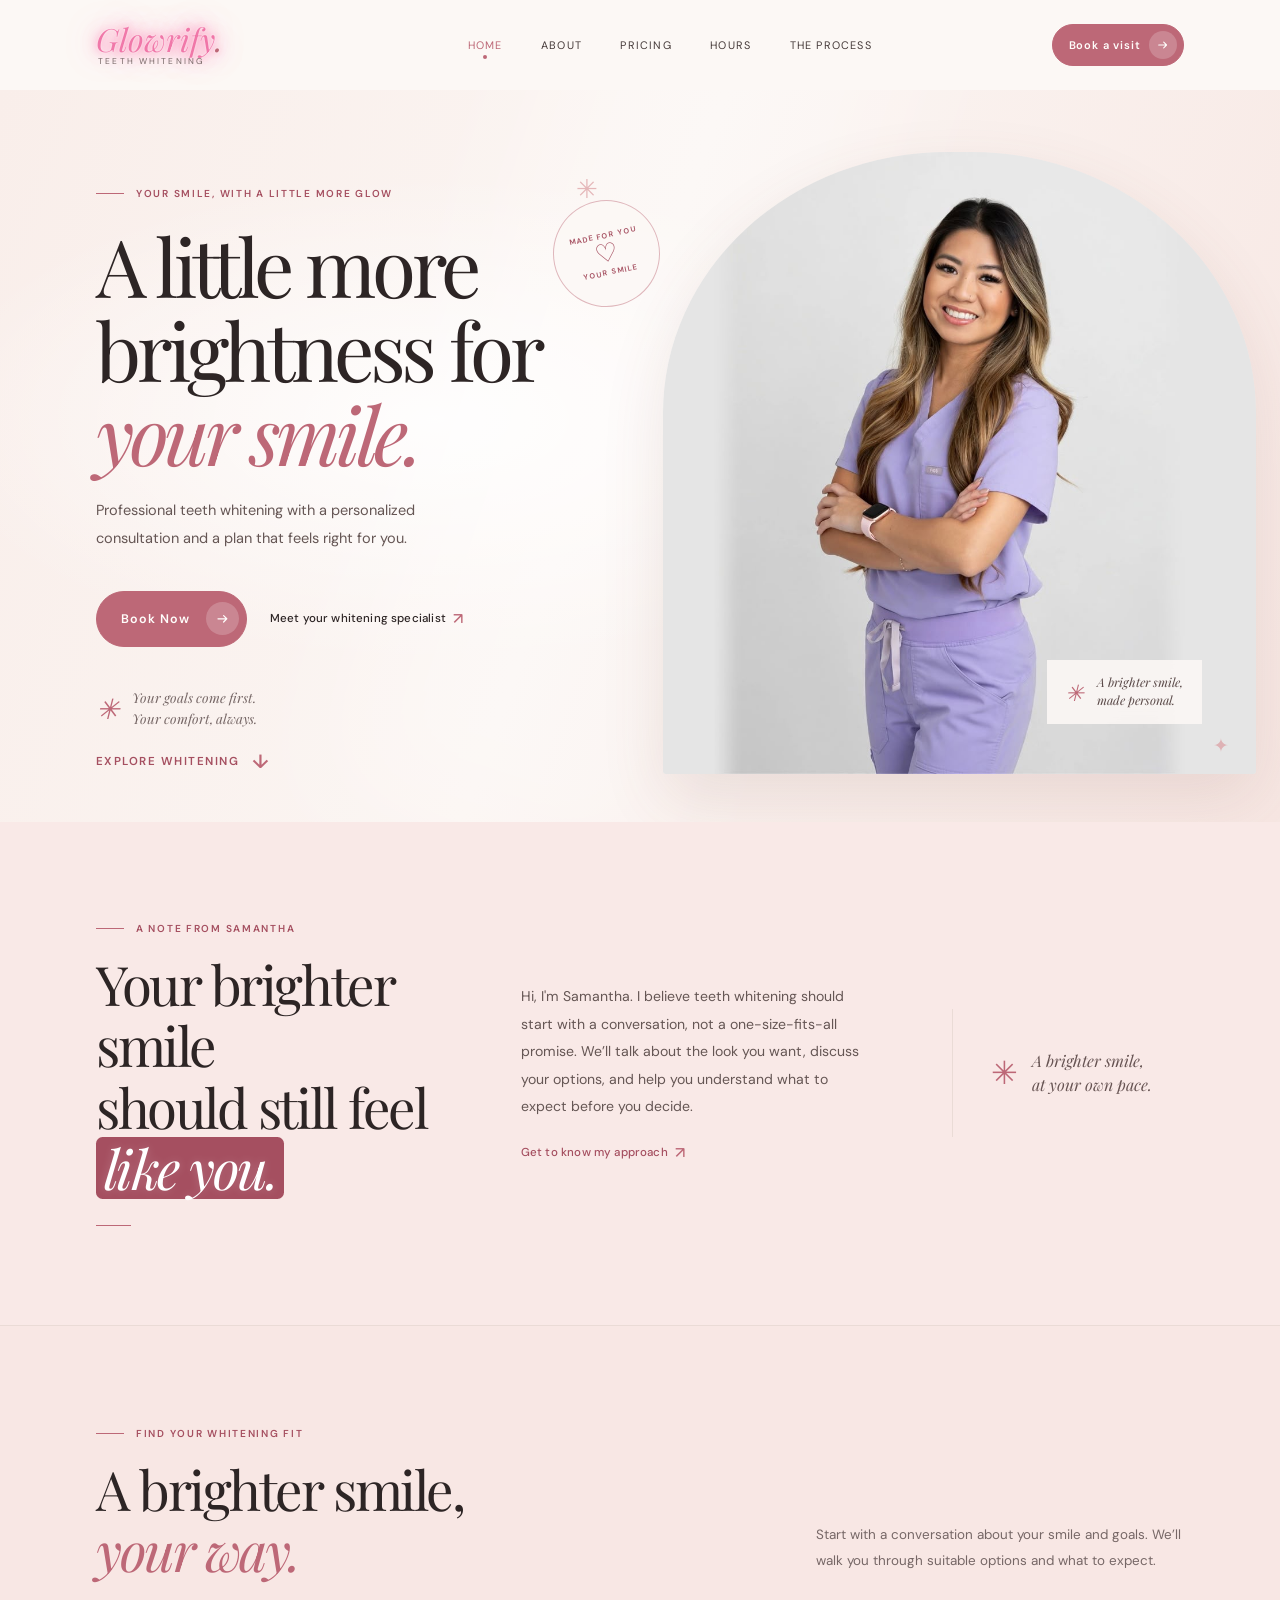
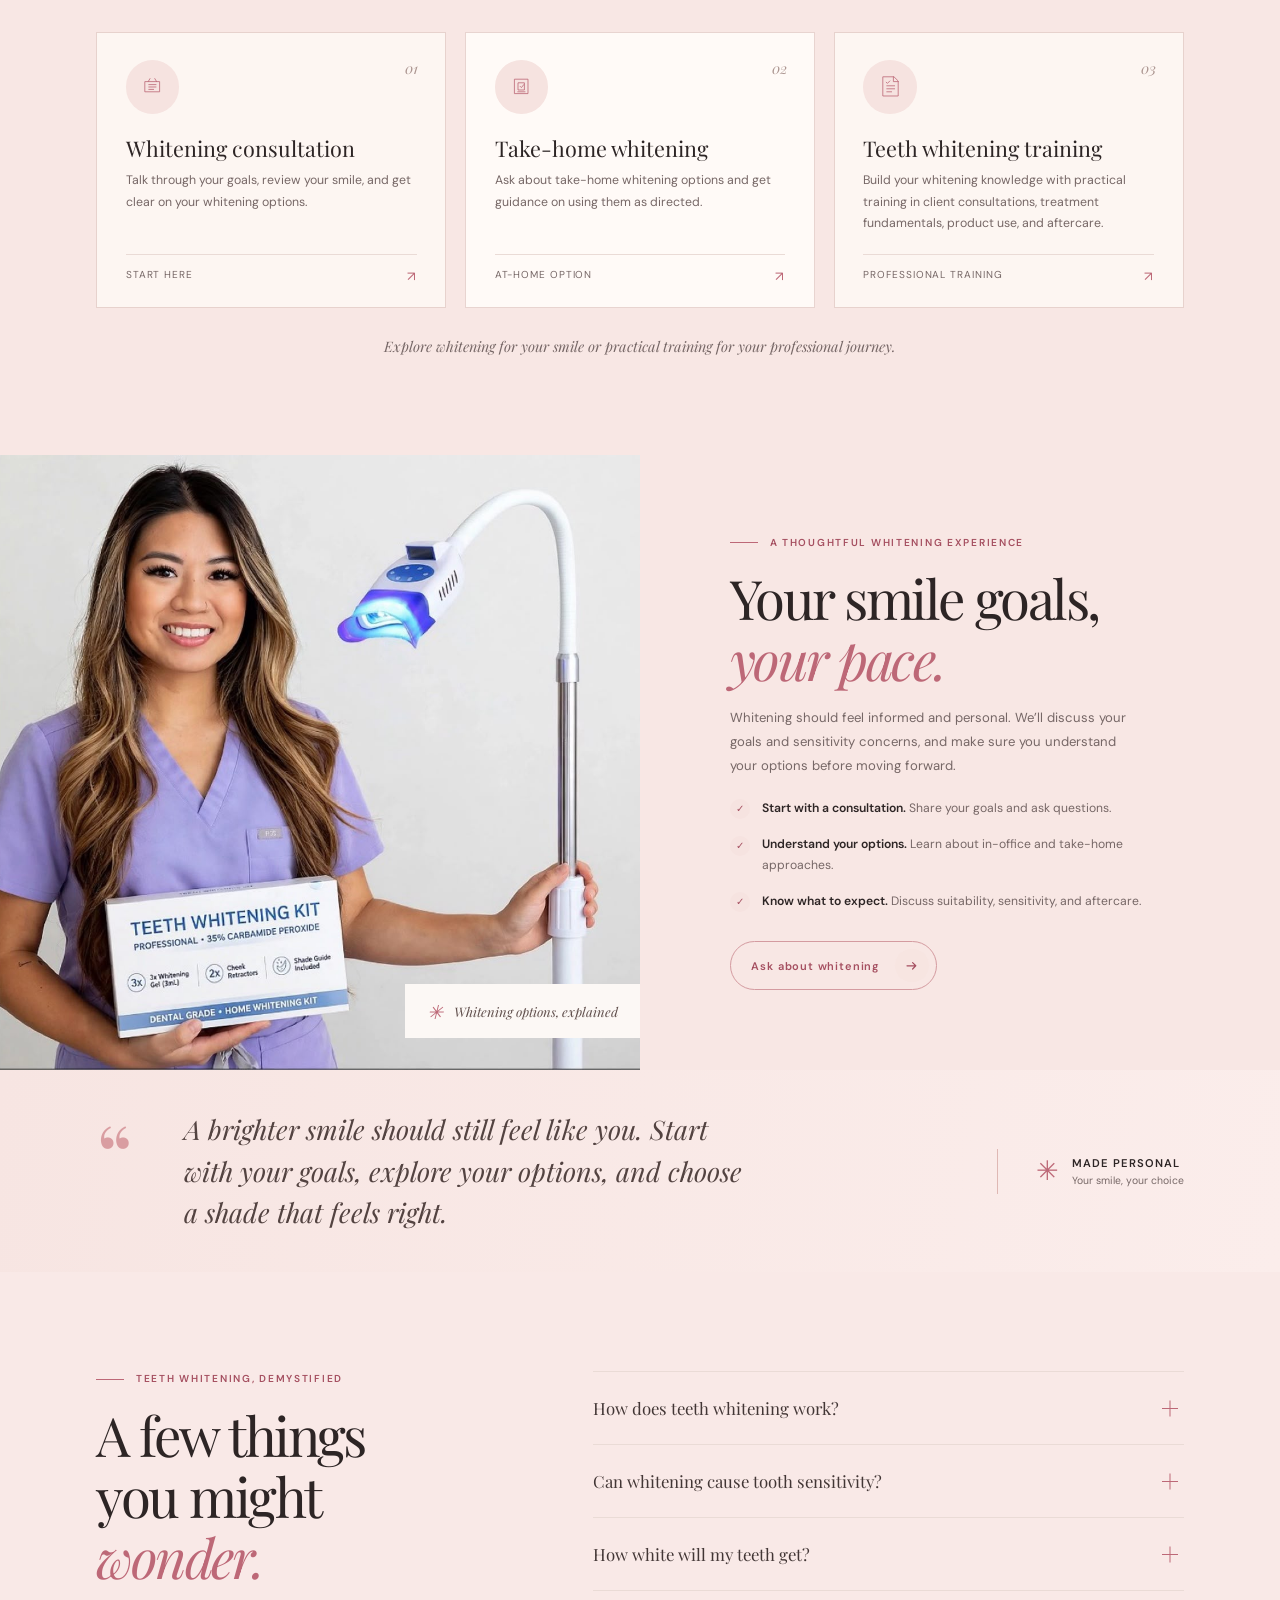
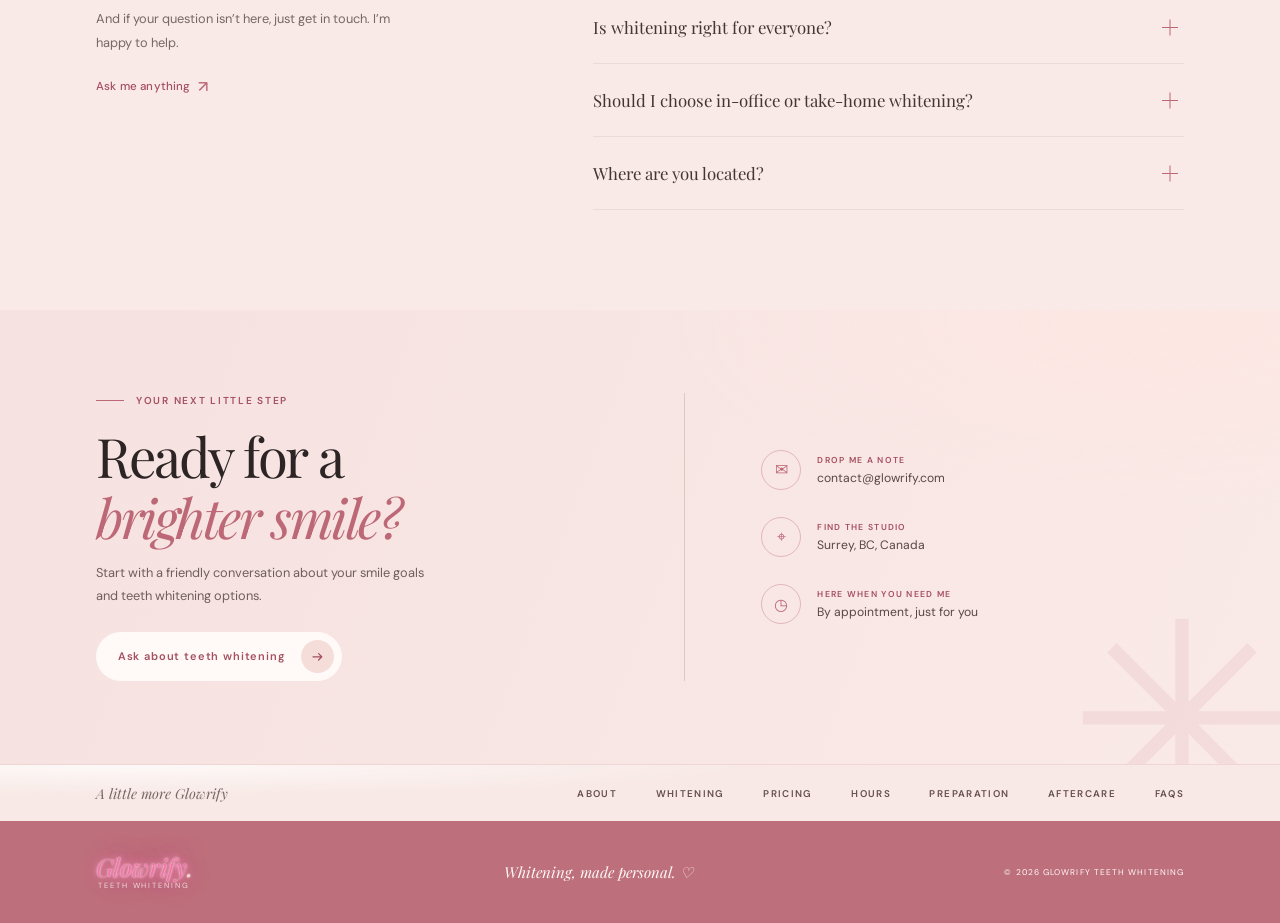
==== index.html @ 90daa6ab "Add teeth whitening preparation guide Co-authored-by: Copilot <223556219+Copilot@users.noreply.githu" ====
<!doctype html>
<html lang="en">
  <head>
    <meta charset="UTF-8" />
    <meta name="viewport" content="width=device-width, initial-scale=1.0" />
    <meta
      name="description"
      content="Professional teeth whitening in Surrey, BC, Canada. Explore personalized whitening consultations and in-office and take-home options with Glowrify."
    />
    <meta name="theme-color" content="#fbf5f2" />
    <title>Glowrify Teeth Whitening | Your smile, a little brighter</title>
    <link rel="preconnect" href="https://fonts.googleapis.com" />
    <link rel="preconnect" href="https://fonts.gstatic.com" crossorigin />
    <link
      href="https://fonts.googleapis.com/css2?family=DM+Sans:wght@400;500;600;700&family=Playfair+Display:ital,wght@0,400;0,500;0,600;1,400;1,500&display=swap"
      rel="stylesheet"
    />
    <link rel="stylesheet" href="styles.css" />
  </head>
  <body>
    <header class="site-header">
      <a class="wordmark" href="#home" aria-label="Glowrify Teeth Whitening home">
        <span class="wordmark__name">Glowrify<span class="wordmark__dot">.</span></span>
        <span class="wordmark__descriptor">TEETH WHITENING</span>
      </a>

      <button
        class="menu-toggle"
        type="button"
        aria-label="Open navigation"
        aria-expanded="false"
        aria-controls="site-navigation"
      >
        <span></span>
        <span></span>
      </button>

      <nav class="site-nav" id="site-navigation" aria-label="Main navigation">
        <a class="site-nav__link is-active" href="#home">Home</a>
        <a class="site-nav__link" href="#about">About</a>
        <a class="site-nav__link" href="pricing.html">Pricing</a>
        <a class="site-nav__link" href="hours.html">Hours</a>
        <a class="site-nav__link" href="#approach">The process</a>
      </nav>

      <a class="button button--small header-cta" href="#contact">
        <span>Book a visit</span>
        <svg viewBox="0 0 20 20" aria-hidden="true"><path d="M4 10h11m-4-4 4 4-4 4" /></svg>
      </a>
    </header>

    <main>
      <section class="hero" id="home">
        <div class="hero__wash" aria-hidden="true"></div>
        <div class="hero__content">
            <p class="eyebrow"><span class="eyebrow__line"></span> Your smile, with a little more glow</p>
            <h1>A little more<br />brightness for<br /><em>your smile.</em></h1>
          <p class="hero__copy">
              Professional teeth whitening with a personalized consultation and a plan that feels right for you.
          </p>
          <div class="hero__actions">
            <a class="button" href="#contact">
              <span>Book Now</span>
              <svg viewBox="0 0 20 20" aria-hidden="true"><path d="M4 10h11m-4-4 4 4-4 4" /></svg>
            </a>
              <a class="text-link" href="#about">Meet your whitening specialist <span aria-hidden="true">↗</span></a>
          </div>
          <div class="hero__note">
            <span class="hero__note-mark" aria-hidden="true">✳</span>
              <span>Your goals come first.<br />Your comfort, always.</span>
          </div>
          <a class="scroll-cue" href="#services">
              <span>Explore whitening</span><span class="scroll-cue__arrow" aria-hidden="true">↓</span>
          </a>
        </div>

        <div class="hero__visual">
          <img
            class="hero__photo"
            src="images/IMG-20261009-WA0004.jpg"
            alt="Whitening specialist with an in-office LED light and whitening kit"
            fetchpriority="high"
          />
          <div class="hero__image-caption">
            <span class="hero__caption-icon" aria-hidden="true">✳</span>
            <span>A brighter smile,<br />made personal.</span>
          </div>
          <div class="hero__seal" aria-label="Whitening tailored to you">
              <span class="hero__seal-top">MADE FOR YOU</span>
            <span class="hero__seal-center" aria-hidden="true">♡</span>
            <span class="hero__seal-bottom">YOUR SMILE</span>
          </div>
        </div>
        <span class="hero__spark hero__spark--one" aria-hidden="true">✳</span>
        <span class="hero__spark hero__spark--two" aria-hidden="true">✦</span>
      </section>

      <section class="intro section-pad" id="about">
        <div class="intro__heading">
          <p class="eyebrow"><span class="eyebrow__line"></span> A note from Samantha</p>
          <h2>Your brighter smile<br />should still feel <em>like you.</em></h2>
          <span class="small-rule" aria-hidden="true"></span>
        </div>
        <div class="intro__body">
          <p>
            Hi, I'm Samantha. I believe teeth whitening should start with a conversation, not a one-size-fits-all promise.
            We’ll talk about the look you want, discuss your options, and help you understand what to expect before you decide.
          </p>
          <a class="text-link text-link--accent" href="#approach">
            Get to know my approach <span aria-hidden="true">↗</span>
          </a>
        </div>
        <div class="intro__detail">
          <span class="intro__detail-mark" aria-hidden="true">✳</span>
          <p>A brighter smile,<br />at your own pace.</p>
        </div>
      </section>

      <section class="services section-pad" id="services">
        <div class="section-heading">
          <div>
            <p class="eyebrow"><span class="eyebrow__line"></span> Find your whitening fit</p>
            <h2>A brighter smile,<br /><em>your way.</em></h2>
          </div>
          <p class="section-heading__copy">
            Start with a conversation about your smile and goals. We’ll walk you through suitable options and what to expect.
          </p>
        </div>

        <div class="service-grid">
          <article class="service-card">
            <span class="service-card__number">01</span>
            <span class="service-card__icon" aria-hidden="true">
              <svg viewBox="0 0 48 48"><path d="M12 16h24v17H12z" /><path d="M18 21h12M18 25h12M18 29h8" /><path d="m20 11-3 5m11-5 3 5" /></svg>
            </span>
            <h3>Whitening consultation</h3>
            <p>Talk through your goals, review your smile, and get clear on your whitening options.</p>
            <span class="service-card__footer">START HERE <span aria-hidden="true">↗</span></span>
          </article>
          <article class="service-card service-card--featured">
            <span class="service-card__number">02</span>
            <span class="service-card__icon" aria-hidden="true">
              <svg viewBox="0 0 48 48"><path d="M13 12h22v24H13z" /><path d="M19 18h10v12H19z" /><path d="m22 24 2 2 4-5" /><path d="M18 33h12" /></svg>
            </span>
            <h3>Take-home whitening</h3>
            <p>Ask about take-home whitening options and get guidance on using them as directed.</p>
            <span class="service-card__footer">AT-HOME OPTION <span aria-hidden="true">↗</span></span>
          </article>
          <article class="service-card">
            <span class="service-card__number">03</span>
            <span class="service-card__icon" aria-hidden="true">
              <svg viewBox="0 0 48 48"><path d="M12 8h18l7 7v25H12z" /><path d="M29 8v8h8" /><path d="M18 23h13M18 28h13M18 33h8" /><path d="m17 17 2 2 4-4" /></svg>
            </span>
            <h3>Teeth whitening training</h3>
            <p>Build your whitening knowledge with practical training in client consultations, treatment fundamentals, product use, and aftercare.</p>
            <span class="service-card__footer">PROFESSIONAL TRAINING <span aria-hidden="true">↗</span></span>
          </article>
        </div>
        <p class="services__footnote">Explore whitening for your smile or practical training for your professional journey.</p>
      </section>

      <section class="approach" id="approach">
        <div class="approach__image">
          <img
            src="images/IMG-20261009-WA0003.jpg"
            alt="Whitening specialist showing a teeth whitening kit and whitening gel syringes"
            loading="lazy"
          />
          <div class="approach__image-label"><span aria-hidden="true">✳</span> Whitening options, explained</div>
        </div>
        <div class="approach__content">
          <p class="eyebrow"><span class="eyebrow__line"></span> A thoughtful whitening experience</p>
          <h2>Your smile goals,<br /><em>your pace.</em></h2>
          <p class="approach__intro">
            Whitening should feel informed and personal. We’ll discuss your goals and sensitivity concerns, and make sure you understand your options before moving forward.
          </p>
          <ul class="care-list">
            <li><span class="care-list__check" aria-hidden="true">✓</span><span><strong>Start with a consultation.</strong> Share your goals and ask questions.</span></li>
            <li><span class="care-list__check" aria-hidden="true">✓</span><span><strong>Understand your options.</strong> Learn about in-office and take-home approaches.</span></li>
            <li><span class="care-list__check" aria-hidden="true">✓</span><span><strong>Know what to expect.</strong> Discuss suitability, sensitivity, and aftercare.</span></li>
          </ul>
          <a class="button button--outline" href="#contact">
            <span>Ask about whitening</span>
            <svg viewBox="0 0 20 20" aria-hidden="true"><path d="M4 10h11m-4-4 4 4-4 4" /></svg>
          </a>
        </div>
      </section>

      <section class="quote-strip">
        <span class="quote-strip__mark" aria-hidden="true">“</span>
        <blockquote>
          A brighter smile should still feel like you. Start with your goals, explore your options, and choose a shade that feels right.
        </blockquote>
        <div class="quote-strip__byline">
          <span class="quote-strip__star" aria-hidden="true">✳</span>
          <span><strong>Made personal</strong><br />Your smile, your choice</span>
        </div>
      </section>

      <section class="faq section-pad" id="faq">
        <div class="faq__heading">
          <p class="eyebrow"><span class="eyebrow__line"></span> Teeth whitening, demystified</p>
          <h2>A few things<br />you might <em>wonder.</em></h2>
          <p>And if your question isn’t here, just get in touch. I’m happy to help.</p>
          <a class="text-link text-link--accent" href="mailto:contact@glowrify.com">
            Ask me anything <span aria-hidden="true">↗</span>
          </a>
        </div>
        <div class="faq-list">
          <details class="faq-item">
            <summary>How does teeth whitening work?<span aria-hidden="true"></span></summary>
            <p>Whitening options vary. During a consultation, we can discuss in-office and take-home approaches, how they work, and what may suit your smile and goals.</p>
          </details>
          <details class="faq-item">
            <summary>Can whitening cause tooth sensitivity?<span aria-hidden="true"></span></summary>
            <p>Some people experience temporary sensitivity. Tell us about any concerns during your consultation so we can discuss whether whitening is suitable and what to expect.</p>
          </details>
          <details class="faq-item">
            <summary>How white will my teeth get?<span aria-hidden="true"></span></summary>
            <p>Results vary from person to person and depend on factors such as your natural tooth shade and the type of discolouration. We’ll talk through realistic expectations before you choose.</p>
          </details>
          <details class="faq-item">
            <summary>Is whitening right for everyone?<span aria-hidden="true"></span></summary>
            <p>Not always. A consultation can help identify whether whitening is appropriate for you and whether existing dental work or other factors may affect the outcome.</p>
          </details>
          <details class="faq-item">
            <summary>Should I choose in-office or take-home whitening?<span aria-hidden="true"></span></summary>
            <p>Both options have different considerations. We can explain the available approaches, how to use products as directed, and which option may fit your goals.</p>
          </details>
          <details class="faq-item">
            <summary>Where are you located?<span aria-hidden="true"></span></summary>
            <p>You’ll find the studio in Surrey, BC, Canada. Once your visit is booked, I’ll send over the address and everything you need for an easy arrival.</p>
          </details>
        </div>
      </section>

      <section class="contact" id="contact">
        <div class="contact__content">
          <p class="eyebrow"><span class="eyebrow__line"></span> Your next little step</p>
          <h2>Ready for a<br /><em>brighter smile?</em></h2>
          <p>Start with a friendly conversation about your smile goals and teeth whitening options.</p>
          <a class="button button--light" href="mailto:contact@glowrify.com?subject=I'd%20love%20to%20book%20a%20visit">
            <span>Ask about teeth whitening</span>
            <svg viewBox="0 0 20 20" aria-hidden="true"><path d="M4 10h11m-4-4 4 4-4 4" /></svg>
          </a>
        </div>
        <div class="contact__details">
          <a href="mailto:contact@glowrify.com">
            <span class="contact__icon" aria-hidden="true">✉</span>
            <span><small>DROP ME A NOTE</small>contact@glowrify.com</span>
          </a>
          <div>
            <span class="contact__icon" aria-hidden="true">⌖</span>
            <span><small>FIND THE STUDIO</small>Surrey, BC, Canada</span>
          </div>
          <div>
            <span class="contact__icon" aria-hidden="true">◷</span>
            <span><small>HERE WHEN YOU NEED ME</small>By appointment, just for you</span>
          </div>
        </div>
        <span class="contact__decoration" aria-hidden="true">✳</span>
      </section>
    </main>

    <nav class="footer-nav" aria-label="Footer navigation">
      <span class="footer-nav__label">A little more Glowrify</span>
      <div class="footer-nav__links">
        <a href="#about">About</a>
        <a href="#services">Whitening</a>
        <a href="pricing.html">Pricing</a>
        <a href="hours.html">Hours</a>
        <a href="preparation.html">Preparation</a>
        <a href="post-op.html">Aftercare</a>
        <a href="#faq">FAQs</a>
      </div>
    </nav>

    <footer class="site-footer">
      <a class="wordmark wordmark--footer" href="#home" aria-label="Glowrify Teeth Whitening home">
        <span class="wordmark__name">Glowrify<span class="wordmark__dot">.</span></span>
        <span class="wordmark__descriptor">TEETH WHITENING</span>
      </a>
      <p>Whitening, made personal. <span aria-hidden="true">♡</span></p>
      <span class="site-footer__copyright">© 2026 GLOWRIFY TEETH WHITENING</span>
    </footer>

    <script src="script.js"></script>
  </body>
</html>
---- styles.css ----
:root {
  color-scheme: light;
  --ink: #2d2525;
  --muted: #766766;
  --rose: #bd6877;
  --rose-dark: #a54f60;
  --rose-soft: #f2d5d5;
  --rose-pale: #f8e7e4;
  --paper: #fcf8f5;
  --line: #eadbd6;
  --serif: "Playfair Display", Georgia, serif;
  --sans: "DM Sans", Arial, sans-serif;
  --page-gutter: clamp(1.5rem, 7.5vw, 8.5rem);
}

* {
  box-sizing: border-box;
}

html {
  scroll-behavior: smooth;
  scroll-padding-top: 5.5rem;
}

body {
  margin: 0;
  background: var(--paper);
  color: var(--ink);
  font-family: var(--sans);
  font-size: 0.94rem;
  -webkit-font-smoothing: antialiased;
}

body,
button,
a {
  -webkit-tap-highlight-color: transparent;
}

a {
  color: inherit;
  text-decoration: none;
}

button {
  color: inherit;
  font: inherit;
}

img {
  display: block;
  max-width: 100%;
}

::selection {
  background: var(--rose-soft);
  color: var(--ink);
}

.site-header {
  position: relative;
  z-index: 5;
  display: flex;
  min-height: 5.6rem;
  align-items: center;
  justify-content: space-between;
  gap: 2rem;
  padding: 0 var(--page-gutter);
  background: var(--paper);
}

.wordmark {
  display: inline-flex;
  width: 12rem;
  flex-direction: column;
  align-items: flex-start;
  gap: 0.08rem;
  flex-shrink: 0;
}

.wordmark__name {
  font-family: var(--serif);
  font-size: 2rem;
  font-style: italic;
  line-height: 1;
  color: #f078a9;
  text-shadow: 0 0 2px #fff4f8, 0 0 7px rgba(255, 165, 200, 0.98),
    0 0 16px rgba(255, 105, 170, 0.8), 0 0 30px rgba(255, 105, 170, 0.58);
}

.wordmark__dot {
  color: var(--rose);
}

.wordmark__descriptor {
  padding-left: 0.14rem;
  color: var(--muted);
  font-size: 0.53rem;
  letter-spacing: 0.25em;
}

.site-nav {
  display: flex;
  align-items: center;
  gap: clamp(1.2rem, 3vw, 3rem);
}

.site-nav__link {
  position: relative;
  padding: 0.6rem 0;
  color: #453a39;
  font-size: 0.68rem;
  letter-spacing: 0.11em;
  text-transform: uppercase;
  transition: color 180ms ease;
}

.site-nav__link:hover,
.site-nav__link.is-active {
  color: var(--rose);
}

.site-nav__link.is-active::after {
  position: absolute;
  bottom: 0.12rem;
  left: 50%;
  width: 0.25rem;
  height: 0.25rem;
  border-radius: 50%;
  background: var(--rose);
  content: "";
  transform: translateX(-50%);
}

.button {
  display: inline-flex;
  min-height: 3.1rem;
  align-items: center;
  justify-content: center;
  gap: 1rem;
  border: 1px solid var(--rose);
  border-radius: 999px;
  background: var(--rose);
  color: #fffdfb;
  font-size: 0.69rem;
  font-weight: 600;
  letter-spacing: 0.075em;
  padding: 0.35rem 0.45rem 0.35rem 1.3rem;
  transition: background 180ms ease, border-color 180ms ease, color 180ms ease, transform 180ms ease;
}

.button:hover {
  border-color: var(--rose-dark);
  background: var(--rose-dark);
  transform: translateY(-2px);
}

.button svg {
  width: 2.1rem;
  height: 2.1rem;
  padding: 0.55rem;
  border-radius: 50%;
  background: rgba(255, 255, 255, 0.2);
  fill: none;
  stroke: currentColor;
  stroke-linecap: round;
  stroke-linejoin: round;
  stroke-width: 1.5;
}

.button--small {
  min-height: 2.6rem;
  gap: 0.55rem;
  padding: 0.25rem 0.35rem 0.25rem 1rem;
}

.button--small svg {
  width: 1.75rem;
  height: 1.75rem;
  padding: 0.43rem;
}

.menu-toggle {
  display: none;
}

.hero {
  position: relative;
  display: grid;
  min-height: min(45rem, 78vw);
  grid-template-columns: 0.91fr 1.09fr;
  overflow: hidden;
  padding: 3.9rem var(--page-gutter) 3rem;
  background:
    radial-gradient(ellipse at 34% 45%, rgba(255, 255, 255, 0.88), transparent 43%),
    linear-gradient(110deg, #f9eeea 0%, #fbf5f2 47%, #f7e7e3 100%);
}

.hero__wash {
  position: absolute;
  top: -25%;
  left: 36%;
  width: 21rem;
  height: 130%;
  background: rgba(255, 255, 255, 0.28);
  filter: blur(3.5rem);
  transform: rotate(18deg);
}

.hero__content {
  position: relative;
  z-index: 2;
  display: flex;
  align-items: flex-start;
  flex-direction: column;
  padding-top: 2.1rem;
}

.eyebrow {
  display: flex;
  align-items: center;
  gap: 0.75rem;
  margin: 0;
  color: var(--rose-dark);
  font-size: 0.63rem;
  font-weight: 600;
  letter-spacing: 0.17em;
  line-height: 1.6;
  text-transform: uppercase;
}

.eyebrow__line {
  width: 1.75rem;
  height: 1px;
  background: var(--rose);
}

h1,
h2,
h3,
p {
  margin-top: 0;
}

h1,
h2 {
  font-family: var(--serif);
  font-weight: 400;
}

h1 {
  margin: 1.35rem 0 1.35rem;
  font-size: clamp(3.25rem, 6.25vw, 6.6rem);
  letter-spacing: -0.055em;
  line-height: 1.05;
}

h1 em,
h2 em {
  color: var(--rose);
  font-weight: 400;
}

.hero__copy {
  max-width: 23rem;
  margin-bottom: 1.65rem;
  color: #655654;
  font-size: 0.91rem;
  line-height: 1.9;
}

.hero__actions {
  display: flex;
  align-items: center;
  flex-wrap: wrap;
  gap: 1.4rem;
  margin-top: 0.75rem;
}

.hero__actions .button {
  min-height: 3.5rem;
  font-size: 0.78rem;
  padding-left: 1.5rem;
}

.text-link {
  display: inline-flex;
  align-items: center;
  gap: 0.45rem;
  color: var(--ink);
  font-size: 0.72rem;
  font-weight: 500;
  letter-spacing: 0.015em;
}

.text-link span {
  color: var(--rose);
  font-size: 1rem;
  transition: transform 180ms ease;
}

.text-link:hover span {
  transform: translate(2px, -2px);
}

.text-link--accent {
  color: var(--rose-dark);
}

.hero__note {
  display: flex;
  align-items: center;
  gap: 0.8rem;
  margin-top: auto;
  padding-top: 2.5rem;
  color: var(--muted);
  font-family: var(--serif);
  font-size: 0.84rem;
  font-style: italic;
  line-height: 1.5;
}

.hero__note-mark {
  color: var(--rose);
  font-size: 1.75rem;
}

.scroll-cue {
  display: flex;
  align-items: center;
  gap: 0.8rem;
  margin-top: 1.25rem;
  color: var(--rose-dark);
  font-size: 0.72rem;
  font-weight: 600;
  letter-spacing: 0.13em;
  text-transform: uppercase;
}

.scroll-cue__arrow {
  color: var(--rose);
  font-size: 1.2rem;
}

.hero__visual {
  position: relative;
  min-height: 35rem;
  align-self: stretch;
}

.hero__photo {
  position: absolute;
  top: 0;
  right: -4.5rem;
  width: min(47vw, 43rem);
  height: 100%;
  border-radius: 48% 48% 3px 3px / 42% 42% 3px 3px;
  object-fit: cover;
  object-position: 52% center;
  box-shadow: 0 1.5rem 4rem rgba(122, 73, 67, 0.12);
}

.hero__image-caption {
  position: absolute;
  right: -1.1rem;
  bottom: 3.1rem;
  display: flex;
  align-items: center;
  gap: 0.8rem;
  padding: 0.9rem 1.15rem;
  background: rgba(252, 248, 245, 0.88);
  color: #5a4948;
  font-family: var(--serif);
  font-size: 0.77rem;
  font-style: italic;
  line-height: 1.45;
  backdrop-filter: blur(8px);
}

.hero__caption-icon {
  color: var(--rose);
  font-size: 1.4rem;
}

.hero__seal {
  position: absolute;
  top: 3rem;
  left: -2.4rem;
  display: flex;
  width: 6.7rem;
  height: 6.7rem;
  align-items: center;
  justify-content: center;
  flex-direction: column;
  border: 1px solid rgba(189, 104, 119, 0.45);
  border-radius: 50%;
  background: rgba(252, 248, 245, 0.9);
  color: var(--rose-dark);
  transform: rotate(-12deg);
}

.hero__seal-top,
.hero__seal-bottom {
  font-size: 0.47rem;
  font-weight: 600;
  letter-spacing: 0.15em;
}

.hero__seal-center {
  margin: 0.08rem 0;
  font-size: 1.6rem;
  line-height: 1;
}

.hero__spark {
  position: absolute;
  z-index: 1;
  color: #dc9da1;
  opacity: 0.7;
  pointer-events: none;
}

.hero__spark--one {
  top: 5.2rem;
  left: 45%;
  font-size: 1.6rem;
}

.hero__spark--two {
  right: 4%;
  bottom: 4rem;
  font-size: 1.2rem;
}

.section-pad {
  padding: 6.2rem var(--page-gutter);
}

.intro {
  display: grid;
  grid-template-columns: 1.08fr 1.1fr 0.72fr;
  align-items: center;
  gap: clamp(2.5rem, 6vw, 7rem);
  border-bottom: 1px solid var(--line);
  background: #f9e9e7;
}

.intro h2 em {
  display: inline-block;
  border-radius: 0.12em;
  background: var(--rose-dark);
  color: #fff;
  padding: 0 0.14em;
  text-shadow: 0 0 10px rgba(255, 255, 255, 0.2);
}

.intro h2,
.section-heading h2,
.approach h2,
.faq h2,
.contact h2 {
  margin: 1rem 0 0;
  font-size: clamp(2.55rem, 4.25vw, 4.3rem);
  letter-spacing: -0.045em;
  line-height: 1.13;
}

.small-rule {
  display: block;
  width: 2.2rem;
  height: 1px;
  margin-top: 1.65rem;
  background: var(--rose);
}

.intro__body {
  max-width: 28rem;
}

.intro__body p {
  margin: 0 0 1.3rem;
  color: #655654;
  font-size: 0.88rem;
  line-height: 1.95;
}

.intro__detail {
  display: flex;
  min-height: 8rem;
  align-items: center;
  gap: 0.85rem;
  border-left: 1px solid var(--line);
  padding-left: clamp(1.3rem, 3vw, 3rem);
}

.intro__detail-mark {
  color: var(--rose);
  font-size: 2rem;
}

.intro__detail p {
  margin: 0;
  color: #675453;
  font-family: var(--serif);
  font-size: 1rem;
  font-style: italic;
  line-height: 1.55;
}

.services {
  background: var(--rose-pale);
}

.section-heading {
  display: flex;
  align-items: flex-end;
  justify-content: space-between;
  gap: 2rem;
  margin-bottom: 3.2rem;
}

.section-heading__copy {
  max-width: 23rem;
  margin: 0 0 0.45rem;
  color: var(--muted);
  font-size: 0.84rem;
  line-height: 1.9;
}

.service-grid {
  display: grid;
  grid-template-columns: repeat(3, minmax(0, 1fr));
  gap: 1.15rem;
}

.service-card {
  position: relative;
  display: flex;
  min-height: 17rem;
  align-items: flex-start;
  flex-direction: column;
  border: 1px solid rgba(210, 176, 169, 0.5);
  padding: 1.7rem 1.8rem 1.4rem;
  background: rgba(255, 252, 249, 0.72);
  transition: background 180ms ease, transform 180ms ease, box-shadow 180ms ease;
}

.service-card:hover {
  background: #fffdfb;
  box-shadow: 0 0.8rem 2rem rgba(97, 54, 52, 0.07);
  transform: translateY(-4px);
}

.service-card--featured {
  background: #fffaf7;
}

.service-card__number {
  position: absolute;
  top: 1.6rem;
  right: 1.7rem;
  color: #ab9590;
  font-family: var(--serif);
  font-size: 0.91rem;
  font-style: italic;
}

.service-card__icon {
  display: grid;
  width: 3.35rem;
  height: 3.35rem;
  place-items: center;
  border-radius: 50%;
  background: #f6e3e0;
  color: var(--rose);
}

.service-card__icon svg {
  width: 1.8rem;
  height: 1.8rem;
  fill: none;
  stroke: currentColor;
  stroke-linecap: round;
  stroke-linejoin: round;
  stroke-width: 1.35;
}

.service-card h3 {
  margin: 1.25rem 0 0.55rem;
  font-family: var(--serif);
  font-size: 1.35rem;
  font-weight: 400;
}

.service-card p {
  max-width: 18rem;
  margin-bottom: 1.2rem;
  color: var(--muted);
  font-size: 0.77rem;
  line-height: 1.75;
}

.service-card__footer {
  display: flex;
  width: 100%;
  justify-content: space-between;
  margin-top: auto;
  border-top: 1px solid var(--line);
  padding-top: 0.8rem;
  color: var(--muted);
  font-size: 0.63rem;
  letter-spacing: 0.09em;
  text-transform: uppercase;
}

.service-card__footer span {
  color: var(--rose);
  font-size: 0.85rem;
}

.services__footnote {
  margin: 1.7rem 0 0;
  color: var(--muted);
  font-family: var(--serif);
  font-size: 0.9rem;
  font-style: italic;
  text-align: center;
}

.approach {
  display: grid;
  min-height: 34rem;
  grid-template-columns: 1fr 1fr;
  background: var(--rose-pale);
}

.approach__image {
  position: relative;
  min-height: 34rem;
  overflow: hidden;
  background: #f0ddda;
}

.approach__image img {
  width: 100%;
  height: 100%;
  min-height: 34rem;
  object-fit: cover;
  object-position: center;
}

.approach__image-label {
  position: absolute;
  right: 0;
  bottom: 2rem;
  display: flex;
  align-items: center;
  gap: 0.65rem;
  padding: 0.9rem 1.4rem;
  background: var(--paper);
  color: #604f4c;
  font-family: var(--serif);
  font-size: 0.82rem;
  font-style: italic;
}

.approach__image-label span {
  color: var(--rose);
  font-size: 1.2rem;
}

.approach__content {
  display: flex;
  align-items: flex-start;
  justify-content: center;
  flex-direction: column;
  padding: 5rem clamp(2.5rem, 7vw, 7rem);
  background: var(--rose-pale);
}

.approach h2 {
  margin-bottom: 1rem;
}

.approach__intro {
  max-width: 25rem;
  margin-bottom: 1.2rem;
  color: var(--muted);
  font-size: 0.82rem;
  line-height: 1.85;
}

.care-list {
  display: grid;
  gap: 0.95rem;
  margin: 0 0 1.8rem;
  padding: 0;
  color: var(--muted);
  font-size: 0.76rem;
  line-height: 1.7;
  list-style: none;
}

.care-list li {
  display: flex;
  align-items: flex-start;
  gap: 0.75rem;
}

.care-list strong {
  color: var(--ink);
  font-weight: 600;
}

.care-list__check {
  display: grid;
  width: 1.25rem;
  height: 1.25rem;
  flex: 0 0 1.25rem;
  place-items: center;
  margin-top: 0.08rem;
  border-radius: 50%;
  background: #f6e3e0;
  color: var(--rose-dark);
  font-size: 0.65rem;
}

.button--outline {
  border-color: #d49ba0;
  background: transparent;
  color: var(--rose-dark);
}

.button--outline svg {
  background: #f7e5e1;
}

.button--outline:hover {
  background: #f7e5e1;
  color: var(--rose-dark);
}

.quote-strip {
  display: grid;
  min-height: 12.5rem;
  grid-template-columns: auto minmax(12rem, 1fr) auto;
  align-items: center;
  gap: clamp(1rem, 4vw, 4rem);
  padding: 2.4rem var(--page-gutter);
  background: linear-gradient(100deg, #f7e5e2, #fbedeb);
}

.quote-strip__mark {
  align-self: start;
  color: #d99da1;
  font-family: var(--serif);
  font-size: 5.6rem;
  line-height: 1;
}

.quote-strip blockquote {
  max-width: 36rem;
  margin: 0;
  color: #534341;
  font-family: var(--serif);
  font-size: clamp(1.2rem, 2.1vw, 1.7rem);
  font-style: italic;
  line-height: 1.55;
}

.quote-strip__byline {
  display: flex;
  min-width: 11rem;
  align-items: center;
  gap: 0.8rem;
  border-left: 1px solid #dfb8b4;
  padding-left: clamp(1rem, 3vw, 2.5rem);
  color: var(--muted);
  font-size: 0.65rem;
  line-height: 1.65;
}

.quote-strip__byline strong {
  color: var(--ink);
  font-size: 0.7rem;
  font-weight: 600;
  letter-spacing: 0.09em;
  text-transform: uppercase;
}

.quote-strip__star {
  color: var(--rose);
  font-size: 1.7rem;
}

.faq {
  display: grid;
  grid-template-columns: 0.8fr 1.2fr;
  gap: clamp(3rem, 8vw, 9rem);
  background: #f9e9e7;
}

.faq h2 {
  margin-bottom: 1.2rem;
}

.faq__heading > p:not(.eyebrow) {
  max-width: 19rem;
  margin-bottom: 1.3rem;
  color: var(--muted);
  font-size: 0.8rem;
  line-height: 1.85;
}

.faq-list {
  border-top: 1px solid var(--line);
}

.faq-item {
  border-bottom: 1px solid var(--line);
}

.faq-item summary {
  position: relative;
  display: flex;
  min-height: 4.5rem;
  align-items: center;
  justify-content: space-between;
  gap: 1rem;
  padding: 1rem 0;
  color: #423635;
  cursor: pointer;
  font-family: var(--serif);
  font-size: 1.05rem;
  list-style: none;
}

.faq-item summary::-webkit-details-marker {
  display: none;
}

.faq-item summary::after,
.faq-item summary span::before {
  position: absolute;
  top: 50%;
  right: 0.35rem;
  width: 1rem;
  height: 1px;
  background: var(--rose);
  content: "";
  transition: transform 180ms ease;
}

.faq-item summary span::before {
  transform: rotate(90deg);
}

.faq-item[open] summary span::before {
  transform: rotate(0);
}

.faq-item p {
  max-width: 37rem;
  margin: -0.15rem 2.5rem 1.3rem 0;
  color: var(--muted);
  font-size: 0.78rem;
  line-height: 1.85;
}

.contact {
  position: relative;
  display: grid;
  grid-template-columns: 1.08fr 0.92fr;
  overflow: hidden;
  padding: 5.2rem var(--page-gutter);
  background:
    radial-gradient(ellipse at 91% 3%, rgba(255, 230, 226, 0.7), transparent 30%),
    linear-gradient(110deg, #f6e2e0, #faeae7);
}

.contact__content {
  position: relative;
  z-index: 1;
}

.contact h2 {
  margin-bottom: 0.85rem;
}

.contact__content > p:not(.eyebrow) {
  max-width: 22rem;
  margin-bottom: 1.5rem;
  color: #705e5b;
  font-size: 0.8rem;
  line-height: 1.8;
}

.contact__details {
  display: flex;
  justify-content: center;
  flex-direction: column;
  gap: 1.7rem;
  border-left: 1px solid #e1c5c0;
  padding-left: clamp(2rem, 6vw, 6rem);
}

.contact__details > a,
.contact__details > div {
  display: flex;
  align-items: center;
  gap: 1rem;
  color: #574745;
  font-size: 0.76rem;
}

.contact__icon {
  display: grid;
  width: 2.5rem;
  height: 2.5rem;
  flex: 0 0 2.5rem;
  place-items: center;
  border: 1px solid rgba(189, 104, 119, 0.38);
  border-radius: 50%;
  color: var(--rose);
  font-size: 1rem;
}

.contact__details small {
  display: block;
  margin-bottom: 0.28rem;
  color: var(--rose-dark);
  font-size: 0.54rem;
  font-weight: 600;
  letter-spacing: 0.15em;
}

.contact__decoration {
  position: absolute;
  right: -1rem;
  bottom: -6rem;
  color: rgba(189, 104, 119, 0.1);
  font-size: 17rem;
  line-height: 1;
  pointer-events: none;
}

.button--light {
  border-color: #fffaf7;
  background: #fffaf7;
  color: var(--rose-dark);
}

.button--light svg {
  background: #f5ddda;
}

.button--light:hover {
  border-color: #f4dfdb;
  background: #f4dfdb;
  color: var(--rose-dark);
}

.site-footer {
  display: flex;
  min-height: 6.4rem;
  align-items: center;
  justify-content: space-between;
  gap: 1.5rem;
  padding: 1rem var(--page-gutter);
  background: #bd707c;
  color: #fff8f6;
}

.wordmark--footer {
  width: auto;
  color: #fff8f6;
}

.wordmark--footer .wordmark__name {
  font-size: 1.55rem;
}

.wordmark--footer .wordmark__dot {
  color: #f7d9d5;
}

.wordmark--footer .wordmark__descriptor {
  color: rgba(255, 248, 246, 0.78);
  font-size: 0.47rem;
}

.site-footer > p {
  margin: 0;
  font-family: var(--serif);
  font-size: 0.94rem;
  font-style: italic;
}

.site-footer > p span {
  color: #f9d8d4;
}

.site-footer__copyright {
  font-size: 0.52rem;
  letter-spacing: 0.13em;
}

.footer-nav {
  display: flex;
  align-items: center;
  justify-content: space-between;
  gap: 1.5rem;
  padding: 1.15rem var(--page-gutter);
  border-top: 1px solid rgba(189, 104, 119, 0.16);
  background:
    radial-gradient(ellipse at 10% 0%, rgba(255, 255, 255, 0.72), transparent 38%),
    #f8e9e6;
}

.footer-nav__label {
  color: var(--muted);
  font-family: var(--serif);
  font-size: 0.88rem;
  font-style: italic;
}

.footer-nav__links {
  display: flex;
  align-items: center;
  flex-wrap: wrap;
  gap: clamp(1.2rem, 3vw, 2.8rem);
}

.footer-nav__links a {
  position: relative;
  color: #654f4e;
  font-size: 0.61rem;
  font-weight: 600;
  letter-spacing: 0.14em;
  text-transform: uppercase;
  transition: color 180ms ease;
}

.footer-nav__links a:hover,
.footer-nav__links a[aria-current="page"] {
  color: var(--rose-dark);
}

.footer-nav__links a[aria-current="page"]::after {
  position: absolute;
  right: 0;
  bottom: -0.35rem;
  left: 0;
  height: 1px;
  background: var(--rose);
  content: "";
}

.pricing-hero {
  position: relative;
  overflow: hidden;
  padding: 5.4rem var(--page-gutter) 5rem;
  background:
    radial-gradient(ellipse at 50% 0%, rgba(255, 255, 255, 0.78), transparent 55%),
    linear-gradient(130deg, #f8e8e5, #f5dedd);
  text-align: center;
}

.pricing-hero .eyebrow {
  justify-content: center;
}

.pricing-hero h1,
.pricing-contact h2 {
  margin: 1.1rem 0 0.9rem;
  font-size: clamp(3.1rem, 6vw, 5.4rem);
  letter-spacing: -0.055em;
  line-height: 1.05;
}

.pricing-hero > p:last-of-type {
  max-width: 34rem;
  margin: 0 auto;
  color: var(--muted);
  font-size: 0.88rem;
  line-height: 1.85;
}

.pricing-hero__spark {
  position: absolute;
  right: 14%;
  bottom: 2rem;
  color: rgba(189, 104, 119, 0.32);
  font-size: 3rem;
}

.pricing {
  background: var(--paper);
}

.pricing-grid {
  display: grid;
  grid-template-columns: repeat(3, minmax(0, 1fr));
  align-items: stretch;
  gap: 1.15rem;
}

.pricing-card {
  position: relative;
  display: flex;
  min-width: 0;
  flex-direction: column;
  border: 1px solid rgba(210, 176, 169, 0.65);
  padding: 2rem 1.8rem 1.45rem;
  background: #fffaf7;
  box-shadow: 0 1rem 2.5rem rgba(97, 54, 52, 0.045);
}

.pricing-card--featured {
  border-color: rgba(189, 104, 119, 0.7);
  background: #fdf4f1;
  box-shadow: 0 1rem 3rem rgba(151, 77, 86, 0.1);
}

.pricing-card__badge {
  position: absolute;
  top: -0.7rem;
  left: 50%;
  border-radius: 99px;
  padding: 0.45rem 0.85rem;
  background: var(--rose);
  color: #fff;
  font-size: 0.53rem;
  font-weight: 600;
  letter-spacing: 0.14em;
  white-space: nowrap;
  transform: translateX(-50%);
}

.pricing-card__heading {
  text-align: center;
}

.pricing-card__heading h2 {
  margin: 0;
  font-family: var(--serif);
  font-size: clamp(1.45rem, 2.2vw, 2rem);
  font-weight: 400;
}

.pricing-card__duration {
  margin: 0.4rem 0 0;
  color: var(--muted);
  font-family: var(--serif);
  font-size: 0.8rem;
  font-style: italic;
}

.pricing-card__price {
  margin: 1.3rem 0 1rem;
  color: var(--rose-dark);
  font-family: var(--serif);
  font-size: 3.35rem;
  line-height: 1;
  text-align: center;
}

.pricing-card__description {
  margin: 0 0 1.4rem;
  color: #685856;
  font-size: 0.76rem;
  line-height: 1.85;
}

.pricing-card__touch-up {
  display: flex;
  align-items: center;
  justify-content: space-between;
  gap: 0.75rem;
  margin-top: auto;
  border-top: 1px solid var(--line);
  padding-top: 1rem;
  color: var(--muted);
  font-size: 0.69rem;
  letter-spacing: 0.045em;
}

.pricing-card__touch-up strong {
  color: var(--ink);
  font-family: var(--serif);
  font-size: 1.25rem;
  font-weight: 400;
}

.pricing-notes {
  display: grid;
  max-width: 57rem;
  gap: 0.4rem;
  margin: 2.4rem auto 0;
  border-left: 2px solid #dba3a5;
  padding: 0.15rem 0 0.15rem 1.1rem;
}

.pricing-notes p {
  margin: 0;
  color: var(--muted);
  font-size: 0.7rem;
  line-height: 1.8;
}

.pricing-contact {
  padding: 4.8rem var(--page-gutter);
  background:
    radial-gradient(ellipse at 92% 0%, rgba(255, 230, 226, 0.68), transparent 32%),
    linear-gradient(110deg, #f6e2e0, #faeae7);
  text-align: center;
}

.pricing-contact .eyebrow {
  justify-content: center;
}

.pricing-contact h2 {
  margin-bottom: 0.9rem;
  font-size: clamp(2.8rem, 5vw, 4.4rem);
}

.pricing-contact > p:not(.eyebrow) {
  max-width: 28rem;
  margin: 0 auto 1.4rem;
  color: #705e5b;
  font-size: 0.8rem;
  line-height: 1.8;
}

.hours-hero h1 {
  max-width: 36rem;
  margin-right: auto;
  margin-left: auto;
}

.hours {
  position: relative;
  display: grid;
  grid-template-columns: 0.8fr 1.2fr;
  align-items: center;
  gap: clamp(2.5rem, 7vw, 7rem);
  overflow: hidden;
  background:
    radial-gradient(ellipse at 10% 12%, rgba(255, 255, 255, 0.62), transparent 28%),
    linear-gradient(125deg, #f7e2e0 0%, #faeeeb 52%, #f5dfdd 100%);
}

.hours__intro {
  position: relative;
  z-index: 1;
  padding: 1rem 0;
}

.hours__intro h2 {
  margin: 1rem 0;
  font-family: var(--serif);
  font-size: clamp(2.7rem, 4.3vw, 4rem);
  font-weight: 400;
  letter-spacing: -0.045em;
  line-height: 1.13;
}

.hours__intro h2 em {
  color: var(--rose);
  font-weight: 400;
}

.hours__intro > p:last-child {
  max-width: 23rem;
  margin: 0;
  color: var(--muted);
  font-size: 0.82rem;
  line-height: 1.9;
}

.hours__note {
  display: inline-flex;
  align-items: center;
  gap: 0.8rem;
  margin-top: 1.7rem;
  border: 1px solid rgba(189, 104, 119, 0.24);
  border-radius: 999px;
  padding: 0.7rem 1.1rem 0.7rem 0.7rem;
  background: rgba(255, 250, 247, 0.68);
  color: var(--muted);
  font-size: 0.68rem;
  line-height: 1.6;
}

.hours__note strong {
  color: var(--rose-dark);
  font-weight: 600;
}

.hours__note-icon {
  display: grid;
  width: 2.5rem;
  height: 2.5rem;
  place-items: center;
  border-radius: 50%;
  background: #f4d8d8;
  color: var(--rose-dark);
  font-size: 1.15rem;
}

.hours__ornament {
  position: absolute;
  z-index: -1;
  right: 1.5rem;
  bottom: -7rem;
  color: rgba(189, 104, 119, 0.11);
  font-size: 16rem;
  line-height: 1;
  pointer-events: none;
}

.hours-card {
  position: relative;
  overflow: hidden;
  border: 1px solid rgba(255, 255, 255, 0.82);
  border-radius: 0.35rem;
  background: #fffaf7;
  box-shadow: 0 1.35rem 3.5rem rgba(112, 59, 64, 0.14);
}

.hours-card__heading {
  position: relative;
  overflow: hidden;
  padding: 1.6rem 1.5rem 1.45rem;
  background:
    radial-gradient(ellipse at 85% 0%, rgba(250, 193, 203, 0.2), transparent 42%),
    linear-gradient(120deg, #713f4c, #a65368);
  color: #fff8f7;
  text-align: center;
}

.hours-card__heading::after {
  position: absolute;
  right: -2rem;
  bottom: -5rem;
  color: rgba(255, 231, 235, 0.1);
  content: "✳";
  font-size: 11rem;
  line-height: 1;
  pointer-events: none;
}

.hours-card__eyebrow {
  position: relative;
  z-index: 1;
  margin: 0 0 0.4rem !important;
  color: #f5c9d0 !important;
  font-size: 0.55rem !important;
  font-weight: 600;
  letter-spacing: 0.2em !important;
}

.hours-card__heading h2,
.hours-card__heading > p:last-child,
.hours-card__spark {
  position: relative;
  z-index: 1;
}

.hours-card__heading {
  padding-bottom: 1.5rem;
}

.hours-card__heading h2 {
  margin: 0.35rem 0;
  font-family: var(--serif);
  font-size: 2rem;
  font-weight: 400;
}

.hours-card__heading > p:last-child {
  margin: 0;
  color: rgba(255, 248, 247, 0.8);
  font-size: 0.68rem;
  letter-spacing: 0.04em;
}

.hours-card__spark {
  display: inline-block;
  color: #f4c4ce;
  font-size: 1.25rem;
}

.hours-card > .hours-list {
  margin: 0 clamp(1rem, 3vw, 2.15rem);
  border-top: 0;
}

.hours-list__row {
  display: grid;
  grid-template-columns: minmax(6rem, 0.7fr) minmax(0, 1.3fr);
  align-items: center;
  gap: 0.75rem;
  border-bottom: 1px solid #f1e4e0;
  padding: 0.65rem 0.55rem;
  transition: background 160ms ease;
}

.hours-list__row:hover {
  background: #fff5f2;
}

.hours-list__row dt {
  display: inline-flex;
  width: fit-content;
  min-width: 5.2rem;
  justify-content: center;
  border: 1px solid #edd4d3;
  border-radius: 99px;
  padding: 0.34rem 0.7rem;
  background: #fbefed;
  color: #60474a;
  font-family: var(--sans);
  font-size: 0.64rem;
  font-weight: 600;
  letter-spacing: 0.04em;
}

.hours-list__row dd {
  display: inline-flex;
  align-items: center;
  justify-content: flex-end;
  gap: 0.45rem;
  color: var(--rose-dark);
  font-size: 0.72rem;
  font-weight: 600;
  text-align: right;
}

.hours-list__row:not(.hours-list__row--closed) dd::before {
  width: 0.4rem;
  height: 0.4rem;
  border-radius: 50%;
  background: #78a687;
  box-shadow: 0 0 0 3px rgba(120, 166, 135, 0.13);
  content: "";
}

.hours-list__row--closed dt {
  border-color: #eee5e2;
  background: #f6f1ee;
  color: #807271;
}

.hours-list__row--closed dd {
  border-radius: 99px;
  padding: 0.28rem 0.65rem;
  background: #f6f1ee;
  color: #807271;
  font-size: 0.63rem;
  letter-spacing: 0.08em;
  text-transform: uppercase;
}

.hours-card__note {
  margin: 0;
  padding: 1rem;
  color: var(--muted);
  font-size: 0.62rem;
  text-align: center;
}

.aftercare-hero h1 {
  max-width: 45rem;
  margin-right: auto;
  margin-left: auto;
}

.aftercare {
  position: relative;
  display: grid;
  grid-template-columns: 0.8fr 1.2fr;
  align-items: start;
  gap: clamp(2.5rem, 7vw, 7rem);
  overflow: hidden;
  background:
    radial-gradient(ellipse at 10% 12%, rgba(255, 255, 255, 0.64), transparent 28%),
    linear-gradient(125deg, #f7e2e0 0%, #faeeeb 52%, #f5dfdd 100%);
}

.aftercare__intro {
  position: sticky;
  top: 2rem;
}

.aftercare__intro h2 {
  margin: 1rem 0;
  font-family: var(--serif);
  font-size: clamp(2.7rem, 4.3vw, 4rem);
  font-weight: 400;
  letter-spacing: -0.045em;
  line-height: 1.13;
}

.aftercare__intro h2 em {
  color: var(--rose);
  font-weight: 400;
}

.aftercare__intro > p:not(.eyebrow) {
  max-width: 23rem;
  margin: 0;
  color: var(--muted);
  font-size: 0.82rem;
  line-height: 1.9;
}

.aftercare__note {
  display: inline-flex;
  align-items: center;
  gap: 0.8rem;
  margin-top: 1.7rem;
  border: 1px solid rgba(189, 104, 119, 0.24);
  border-radius: 999px;
  padding: 0.7rem 1.1rem 0.7rem 0.7rem;
  background: rgba(255, 250, 247, 0.75);
  color: var(--muted);
  font-size: 0.68rem;
  line-height: 1.6;
}

.aftercare__note strong {
  color: var(--rose-dark);
  font-weight: 600;
}

.aftercare__note-icon {
  display: grid;
  width: 2.5rem;
  height: 2.5rem;
  place-items: center;
  border-radius: 50%;
  background: #f4d8d8;
  color: var(--rose-dark);
  font-size: 1.15rem;
}

.aftercare__ornament {
  display: block;
  margin-top: 2.2rem;
  color: rgba(189, 104, 119, 0.32);
  font-size: 2rem;
}

.aftercare-guide {
  overflow: hidden;
  border: 1px solid rgba(255, 255, 255, 0.82);
  border-radius: 0.35rem;
  background: #fffaf7;
  box-shadow: 0 1.35rem 3.5rem rgba(112, 59, 64, 0.14);
}

.aftercare-guide__heading {
  position: relative;
  overflow: hidden;
  padding: 1.65rem 1.5rem 1.5rem;
  background:
    radial-gradient(ellipse at 85% 0%, rgba(250, 193, 203, 0.2), transparent 42%),
    linear-gradient(120deg, #713f4c, #a65368);
  color: #fff8f7;
  text-align: center;
}

.aftercare-guide__heading::after {
  position: absolute;
  right: -1.5rem;
  bottom: -5.2rem;
  color: rgba(255, 231, 235, 0.1);
  content: "✳";
  font-size: 11rem;
  line-height: 1;
  pointer-events: none;
}

.aftercare-guide__spark,
.aftercare-guide__eyebrow,
.aftercare-guide__heading h2,
.aftercare-guide__heading > p:last-child {
  position: relative;
  z-index: 1;
}

.aftercare-guide__spark {
  display: inline-block;
  color: #f4c4ce;
  font-size: 1.25rem;
}

.aftercare-guide__eyebrow {
  margin: 0.25rem 0 0.4rem;
  color: #f5c9d0;
  font-size: 0.55rem;
  font-weight: 600;
  letter-spacing: 0.2em;
}

.aftercare-guide__heading h2 {
  margin: 0.2rem 0;
  font-family: var(--serif);
  font-size: 2rem;
  font-weight: 400;
}

.aftercare-guide__heading > p:last-child {
  margin: 0;
  color: rgba(255, 248, 247, 0.8);
  font-size: 0.68rem;
  letter-spacing: 0.04em;
}

.aftercare-step {
  position: relative;
  display: grid;
  grid-template-columns: 2.8rem 2.8rem minmax(0, 1fr) auto;
  align-items: start;
  gap: 0.8rem;
  margin: 0 1.4rem;
  border-bottom: 1px solid #f1e4e0;
  padding: 1.25rem 0.3rem;
}

.aftercare-step--featured {
  margin: 1rem 1.4rem 0;
  border: 1px solid #ecd2d1;
  border-radius: 0.25rem;
  padding: 1.1rem 0.8rem;
  background: linear-gradient(115deg, #fff6f3, #fbe9e7);
}

.aftercare-step__number {
  padding-top: 0.58rem;
  color: #b59c96;
  font-family: var(--serif);
  font-size: 0.78rem;
  font-style: italic;
}

.aftercare-step__icon {
  display: grid;
  width: 2.55rem;
  height: 2.55rem;
  place-items: center;
  border-radius: 50%;
  background: #f8e5e2;
  color: var(--rose-dark);
}

.aftercare-step__icon svg {
  width: 1.3rem;
  height: 1.3rem;
  fill: none;
  stroke: currentColor;
  stroke-linecap: round;
  stroke-linejoin: round;
  stroke-width: 1.5;
}

.aftercare-step__content h3 {
  margin: 0.15rem 0 0.35rem;
  color: #403333;
  font-family: var(--serif);
  font-size: 1.12rem;
  font-weight: 400;
}

.aftercare-step__content > p {
  margin: 0;
  color: var(--muted);
  font-size: 0.7rem;
  line-height: 1.8;
}

.aftercare-step__badge {
  align-self: center;
  border: 1px solid #ecced0;
  border-radius: 99px;
  padding: 0.37rem 0.6rem;
  background: #fffaf7;
  color: var(--rose-dark);
  font-size: 0.5rem;
  font-weight: 600;
  letter-spacing: 0.11em;
  white-space: nowrap;
}

.staining-list {
  display: flex;
  flex-wrap: wrap;
  gap: 0.45rem;
  margin: 0.75rem 0 0;
  padding: 0;
  list-style: none;
}

.staining-list li {
  display: inline-flex;
  align-items: center;
  gap: 0.3rem;
  border: 1px solid #efddda;
  border-radius: 99px;
  padding: 0.3rem 0.55rem;
  background: #fffaf8;
  color: #655451;
  font-size: 0.6rem;
}

.staining-list li span {
  color: var(--rose);
  font-size: 0.82rem;
  line-height: 1;
}

.aftercare-step--last {
  border-bottom: 0;
}

.aftercare-guide__footnote {
  margin: 0;
  border-top: 1px solid #f1e4e0;
  padding: 0.9rem 1rem;
  background: #fcf4f1;
  color: var(--muted);
  font-family: var(--serif);
  font-size: 0.76rem;
  font-style: italic;
  text-align: center;
}

:focus-visible {
  outline: 2px solid var(--rose-dark);
  outline-offset: 4px;
}

@media (min-width: 1500px) {
  :root {
    --page-gutter: max(8.5rem, calc((100vw - 1280px) / 2));
  }
}

@media (max-width: 1050px) {
  :root {
    --page-gutter: 5vw;
  }

  .wordmark {
    width: 10rem;
  }

  .site-nav {
    gap: 1.3rem;
  }

  .site-header--interior {
    gap: 1rem;
  }

  .site-header--interior .wordmark {
    width: 9rem;
  }

  .site-header--interior .site-nav {
    gap: 1rem;
  }

  .hero {
    min-height: 39rem;
  }

  .hero__visual {
    min-height: 31rem;
  }

  .hero__photo {
    right: -2.5rem;
    width: 51vw;
  }

  .intro {
    grid-template-columns: 1fr 1fr;
  }

  .intro__detail {
    display: none;
  }

  .service-card {
    min-height: 18rem;
    padding: 1.4rem;
  }

  .approach__content {
    padding-right: 5vw;
    padding-left: 5vw;
  }
}

@media (max-width: 760px) {
  :root {
    --page-gutter: 1.5rem;
  }

  html {
    scroll-padding-top: 4.5rem;
  }

  .site-header {
    min-height: 4.6rem;
    gap: 1rem;
  }

  .wordmark {
    width: auto;
  }

  .wordmark__name {
    font-size: 1.7rem;
  }

  .menu-toggle {
    display: flex;
    width: 2.7rem;
    height: 2.7rem;
    align-items: center;
    justify-content: center;
    flex-direction: column;
    gap: 0.35rem;
    margin-left: auto;
    border: 1px solid var(--line);
    border-radius: 50%;
    background: transparent;
    cursor: pointer;
  }

  .menu-toggle span {
    width: 1rem;
    height: 1px;
    background: var(--ink);
    transition: transform 180ms ease;
  }

  .menu-toggle[aria-expanded="true"] span:first-child {
    transform: translateY(3px) rotate(45deg);
  }

  .menu-toggle[aria-expanded="true"] span:last-child {
    transform: translateY(-3px) rotate(-45deg);
  }

  .header-cta {
    min-height: 2.45rem;
    gap: 0.35rem;
    padding-left: 0.75rem;
    font-size: 0.59rem;
  }

  .header-cta svg {
    width: 1.55rem;
    height: 1.55rem;
  }

  .site-nav {
    position: absolute;
    top: calc(100% - 1px);
    right: 0;
    left: 0;
    display: none;
    align-items: stretch;
    flex-direction: column;
    gap: 0;
    border-top: 1px solid var(--line);
    padding: 0.4rem var(--page-gutter) 1rem;
    background: var(--paper);
    box-shadow: 0 1rem 1.3rem rgba(70, 47, 44, 0.08);
  }

  .site-nav.is-open {
    display: flex;
  }

  .site-nav__link {
    padding: 0.8rem 0;
  }

  .site-nav__link.is-active::after {
    display: none;
  }

  .hero {
    min-height: initial;
    grid-template-columns: 1fr;
    padding-top: 2.8rem;
    padding-bottom: 2rem;
  }

  .hero__content {
    padding-top: 0;
  }

  h1 {
    margin: 1.15rem 0 0.9rem;
    font-size: clamp(3.35rem, 12vw, 5.5rem);
  }

  .hero__copy {
    max-width: 27rem;
    font-size: 0.86rem;
  }

  .hero__visual {
    min-height: 23rem;
    margin: 2.4rem 0 0 1rem;
  }

  .hero__photo {
    right: 0;
    width: 100%;
    height: 100%;
    border-radius: 48% 48% 3px 3px / 35% 35% 3px 3px;
    object-position: center 38%;
  }

  .hero__seal {
    top: 0.8rem;
    left: -1.1rem;
    width: 5.7rem;
    height: 5.7rem;
  }

  .hero__image-caption {
    right: -0.7rem;
    bottom: 1rem;
  }

  .hero__note,
  .scroll-cue {
    display: none;
  }

  .hero__spark--one {
    top: 2rem;
    left: auto;
    right: 8%;
  }

  .hero__spark--two {
    right: 4%;
    bottom: 1rem;
  }

  .section-pad {
    padding-top: 4.4rem;
    padding-bottom: 4.4rem;
  }

  .pricing-hero {
    padding-top: 4rem;
    padding-bottom: 3.6rem;
  }

  .pricing-grid {
    grid-template-columns: 1fr;
    gap: 1.4rem;
  }

  .pricing-card {
    padding: 1.7rem 1.45rem 1.3rem;
  }

  .pricing-card__heading h2 {
    font-size: 1.8rem;
  }

  .pricing-card__price {
    font-size: 3rem;
  }

  .pricing-card__description {
    font-size: 0.78rem;
  }

  .pricing-notes {
    margin-top: 1.8rem;
  }

  .pricing-contact {
    padding-top: 3.8rem;
    padding-bottom: 3.8rem;
  }

  .hours {
    grid-template-columns: 1fr;
    gap: 2rem;
  }

  .aftercare {
    grid-template-columns: 1fr;
    gap: 2rem;
  }

  .aftercare__intro {
    position: relative;
    top: auto;
    max-width: 35rem;
  }

  .aftercare-guide {
    width: 100%;
  }

  .hours__intro {
    max-width: 35rem;
  }

  .hours-card {
    width: 100%;
  }

  .hours__intro {
    padding-top: 0;
  }

  .hours__ornament {
    right: 0;
    bottom: -5rem;
    font-size: 12rem;
  }

  .intro {
    grid-template-columns: 1fr;
    gap: 1.4rem;
  }

  .intro h2,
  .section-heading h2,
  .approach h2,
  .faq h2,
  .contact h2 {
    font-size: clamp(2.65rem, 9vw, 3.75rem);
  }

  .small-rule {
    margin-top: 1rem;
  }

  .section-heading {
    align-items: flex-start;
    flex-direction: column;
    gap: 1rem;
    margin-bottom: 2rem;
  }

  .service-grid {
    grid-template-columns: 1fr;
    gap: 0.8rem;
  }

  .service-card {
    min-height: 15rem;
    padding: 1.45rem;
  }

  .services__footnote {
    line-height: 1.6;
  }

  .approach {
    grid-template-columns: 1fr;
  }

  .approach__image,
  .approach__image img {
    min-height: 20rem;
    max-height: 26rem;
  }

  .approach__content {
    padding: 3.3rem var(--page-gutter) 3.8rem;
  }

  .quote-strip {
    grid-template-columns: auto 1fr;
    gap: 0.2rem 1rem;
    padding-top: 2rem;
    padding-bottom: 2rem;
  }

  .quote-strip__mark {
    align-self: start;
    font-size: 4rem;
  }

  .quote-strip blockquote {
    padding-top: 0.45rem;
    font-size: 1.2rem;
  }

  .quote-strip__byline {
    grid-column: 2;
    margin-top: 0.6rem;
    border: 0;
    padding-left: 0;
  }

  .faq {
    grid-template-columns: 1fr;
    gap: 2rem;
  }

  .contact {
    grid-template-columns: 1fr;
    gap: 2.6rem;
    padding-top: 3.8rem;
    padding-bottom: 3.8rem;
  }

  .aftercare-step {
    grid-template-columns: 1.8rem 2.5rem minmax(0, 1fr);
    gap: 0.65rem;
    margin-right: 0.9rem;
    margin-left: 0.9rem;
  }

  .aftercare-step--featured {
    margin-right: 0.9rem;
    margin-left: 0.9rem;
  }

  .aftercare-step__badge {
    grid-column: 3;
    justify-self: start;
    margin-top: 0.1rem;
  }

  .aftercare-step__content h3 {
    font-size: 1.03rem;
  }

  .contact__details {
    gap: 1.2rem;
    border-top: 1px solid #e1c5c0;
    border-left: 0;
    padding: 1.7rem 0 0;
  }

  .contact__decoration {
    right: -3rem;
    bottom: 3rem;
    font-size: 12rem;
  }

  .site-footer {
    min-height: 7rem;
    flex-wrap: wrap;
    gap: 0.8rem 1.2rem;
    padding-top: 1.2rem;
    padding-bottom: 1.2rem;
  }

  .footer-nav {
    align-items: flex-start;
    flex-direction: column;
    gap: 0.8rem;
    padding-top: 1.1rem;
    padding-bottom: 1.1rem;
  }

  .footer-nav__links {
    width: 100%;
    justify-content: space-between;
    gap: 0.75rem;
  }

  .footer-nav__links a {
    font-size: 0.56rem;
  }

  .site-footer > p {
    font-size: 0.85rem;
  }

  .site-footer__copyright {
    width: 100%;
    font-size: 0.49rem;
  }
}

@media (max-width: 390px) {
  .header-cta span {
    display: none;
  }

  .header-cta {
    padding: 0.25rem;
  }

  .header-cta svg {
    width: 1.85rem;
    height: 1.85rem;
  }

  .hero__actions {
    align-items: flex-start;
    flex-direction: column;
    gap: 0.9rem;
  }

  .hero__visual {
    min-height: 19rem;
  }
}

@media (prefers-reduced-motion: reduce) {
  *,
  *::before,
  *::after {
    scroll-behavior: auto !important;
    transition-duration: 0.01ms !important;
  }
}
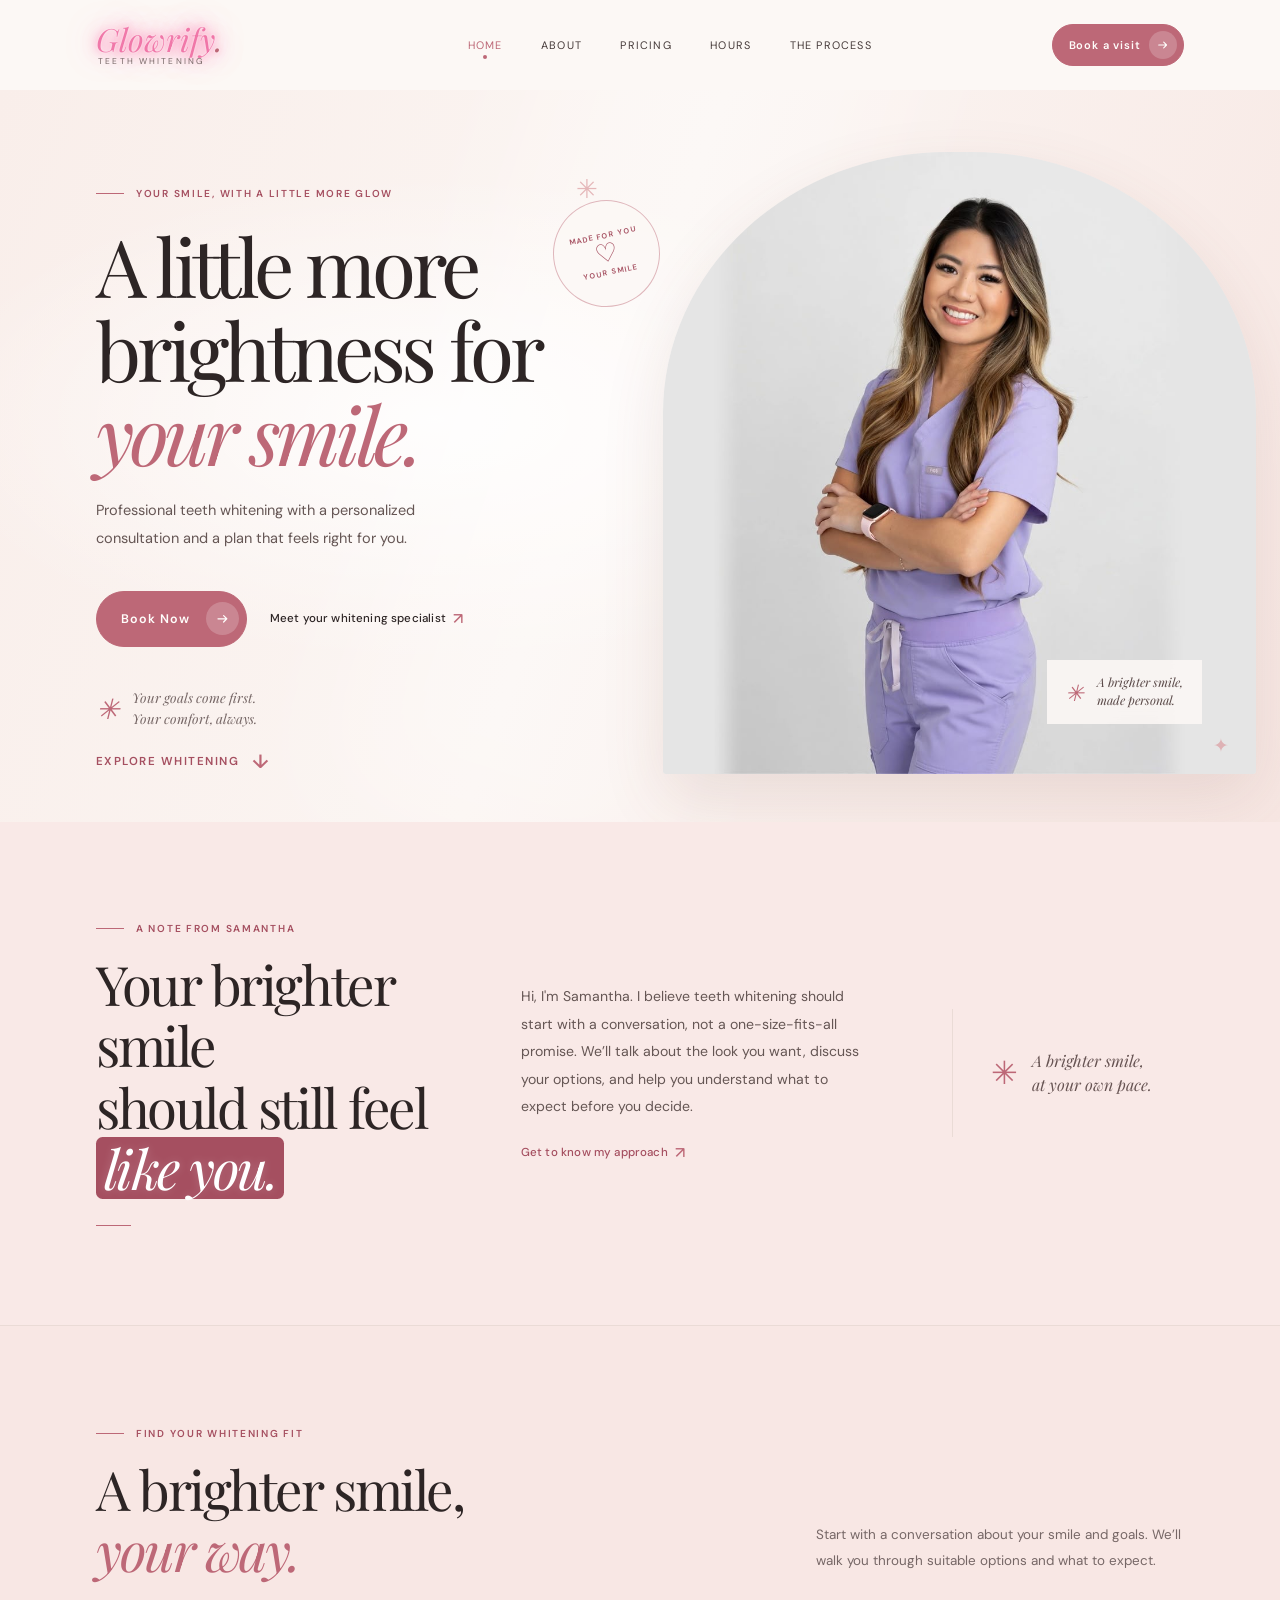
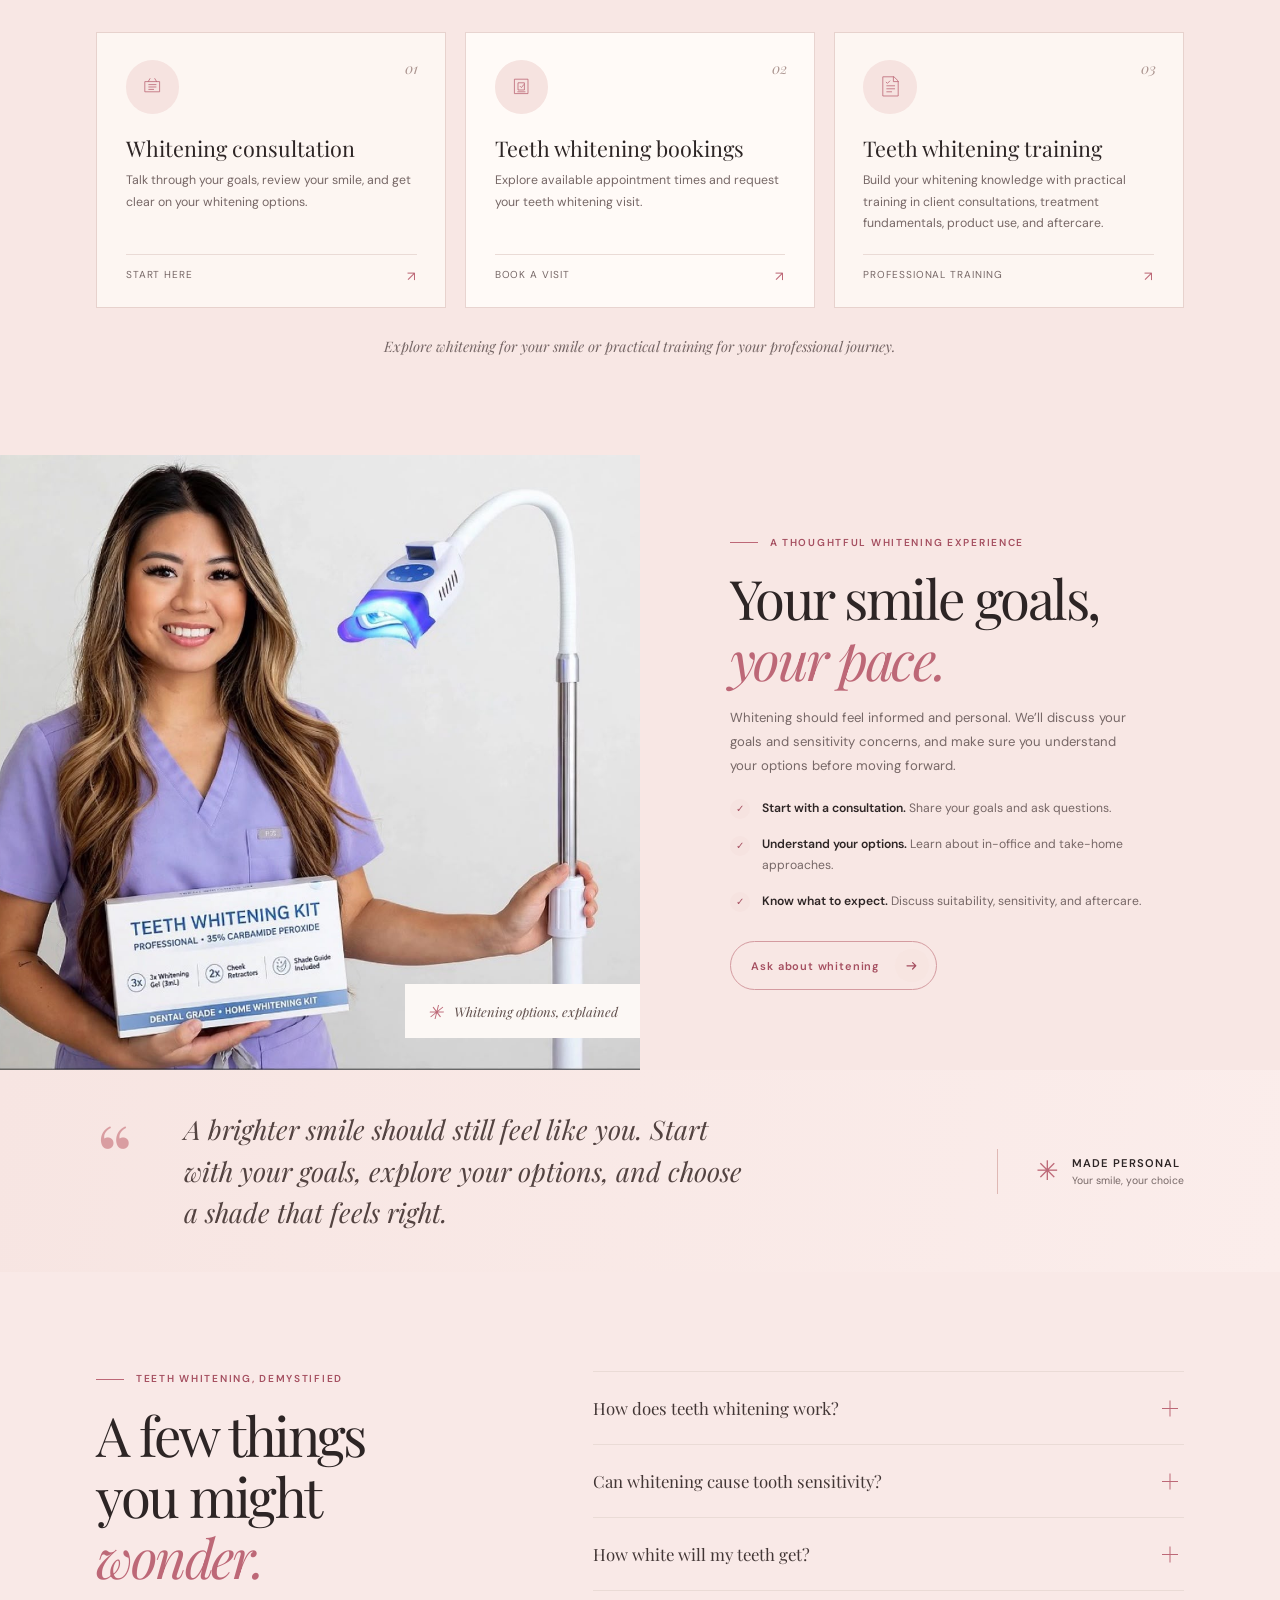
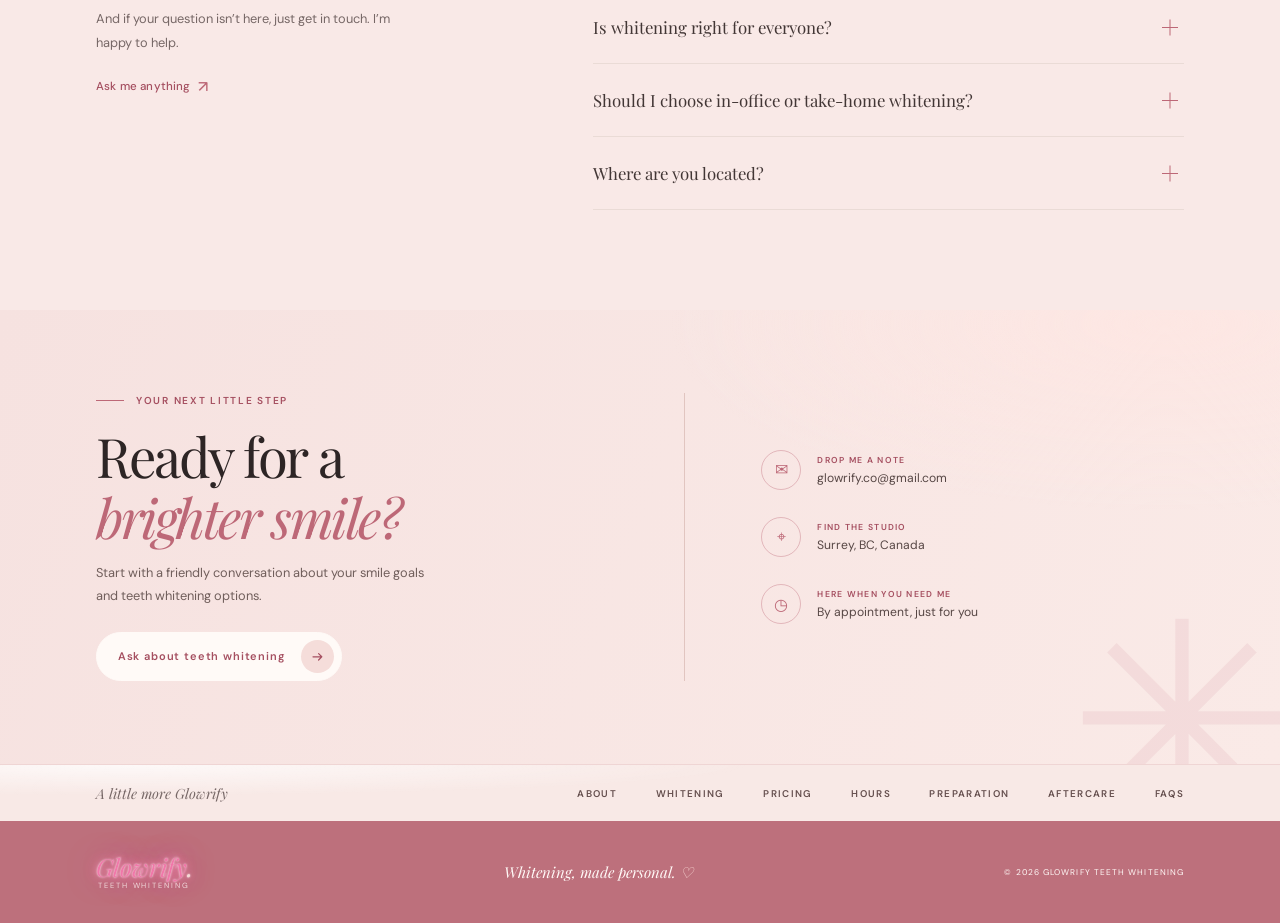
==== commit 29be2ec6: "Publish curated Glowrify marketing site on Pages Co-authored-by: Copilot <223556219+Copilot@users.no" ====
--- a/index.html
+++ b/index.html
@@ -5,10 +5,45 @@
     <meta name="viewport" content="width=device-width, initial-scale=1.0" />
     <meta
       name="description"
-      content="Professional teeth whitening in Surrey, BC, Canada. Explore personalized whitening consultations and in-office and take-home options with Glowrify."
+      content="Teeth whitening in Surrey, BC with Glowrify. Explore personalized consultations, take-home options and training for Surrey and Vancouver Lower Mainland clients."
     />
     <meta name="theme-color" content="#fbf5f2" />
-    <title>Glowrify Teeth Whitening | Your smile, a little brighter</title>
+    <title>Teeth Whitening in Surrey, BC | Glowrify</title>
+    <link rel="canonical" href="https://briannw.github.io/glowrify/" />
+    <meta property="og:type" content="website" />
+    <meta property="og:site_name" content="Glowrify Teeth Whitening" />
+    <meta property="og:locale" content="en_CA" />
+    <meta property="og:url" content="https://briannw.github.io/glowrify/" />
+    <meta property="og:title" content="Teeth Whitening in Surrey, BC | Glowrify" />
+    <meta
+      property="og:description"
+      content="Teeth whitening in Surrey, BC with Glowrify. Explore personalized consultations, take-home options and training for Surrey and Vancouver Lower Mainland clients."
+    />
+    <meta
+      property="og:image"
+      content="https://briannw.github.io/glowrify/images/IMG-20261009-WA0004.jpg"
+    />
+    <meta property="og:image:type" content="image/jpeg" />
+    <meta property="og:image:width" content="1920" />
+    <meta property="og:image:height" content="1080" />
+    <meta
+      property="og:image:alt"
+      content="Teeth whitening specialist with an LED light and whitening kit"
+    />
+    <meta name="twitter:card" content="summary_large_image" />
+    <meta name="twitter:title" content="Teeth Whitening in Surrey, BC | Glowrify" />
+    <meta
+      name="twitter:description"
+      content="Teeth whitening in Surrey, BC with Glowrify. Explore personalized consultations, take-home options and training for Surrey and Vancouver Lower Mainland clients."
+    />
+    <meta
+      name="twitter:image"
+      content="https://briannw.github.io/glowrify/images/IMG-20261009-WA0004.jpg"
+    />
+    <meta
+      name="twitter:image:alt"
+      content="Teeth whitening specialist with an LED light and whitening kit"
+    />
     <link rel="preconnect" href="https://fonts.googleapis.com" />
     <link rel="preconnect" href="https://fonts.gstatic.com" crossorigin />
     <link
@@ -43,7 +78,7 @@
         <a class="site-nav__link" href="#approach">The process</a>
       </nav>
 
-      <a class="button button--small header-cta" href="#contact">
+      <a class="button button--small header-cta" href="bookings.html">
         <span>Book a visit</span>
         <svg viewBox="0 0 20 20" aria-hidden="true"><path d="M4 10h11m-4-4 4 4-4 4" /></svg>
       </a>
@@ -59,7 +94,7 @@
               Professional teeth whitening with a personalized consultation and a plan that feels right for you.
           </p>
           <div class="hero__actions">
-            <a class="button" href="#contact">
+            <a class="button" href="bookings.html">
               <span>Book Now</span>
               <svg viewBox="0 0 20 20" aria-hidden="true"><path d="M4 10h11m-4-4 4 4-4 4" /></svg>
             </a>
@@ -137,15 +172,15 @@
             <p>Talk through your goals, review your smile, and get clear on your whitening options.</p>
             <span class="service-card__footer">START HERE <span aria-hidden="true">↗</span></span>
           </article>
-          <article class="service-card service-card--featured">
+          <a class="service-card service-card--featured" href="/bookings" aria-label="Book teeth whitening">
             <span class="service-card__number">02</span>
             <span class="service-card__icon" aria-hidden="true">
               <svg viewBox="0 0 48 48"><path d="M13 12h22v24H13z" /><path d="M19 18h10v12H19z" /><path d="m22 24 2 2 4-5" /><path d="M18 33h12" /></svg>
             </span>
-            <h3>Take-home whitening</h3>
-            <p>Ask about take-home whitening options and get guidance on using them as directed.</p>
-            <span class="service-card__footer">AT-HOME OPTION <span aria-hidden="true">↗</span></span>
-          </article>
+            <h3>Teeth whitening bookings</h3>
+            <p>Explore available appointment times and request your teeth whitening visit.</p>
+            <span class="service-card__footer">BOOK A VISIT <span aria-hidden="true">↗</span></span>
+          </a>
           <article class="service-card">
             <span class="service-card__number">03</span>
             <span class="service-card__icon" aria-hidden="true">
@@ -202,7 +237,7 @@
           <p class="eyebrow"><span class="eyebrow__line"></span> Teeth whitening, demystified</p>
           <h2>A few things<br />you might <em>wonder.</em></h2>
           <p>And if your question isn’t here, just get in touch. I’m happy to help.</p>
-          <a class="text-link text-link--accent" href="mailto:contact@glowrify.com">
+          <a class="text-link text-link--accent" href="mailto:glowrify.co@gmail.com">
             Ask me anything <span aria-hidden="true">↗</span>
           </a>
         </div>
@@ -239,15 +274,15 @@
           <p class="eyebrow"><span class="eyebrow__line"></span> Your next little step</p>
           <h2>Ready for a<br /><em>brighter smile?</em></h2>
           <p>Start with a friendly conversation about your smile goals and teeth whitening options.</p>
-          <a class="button button--light" href="mailto:contact@glowrify.com?subject=I'd%20love%20to%20book%20a%20visit">
+          <a class="button button--light" href="mailto:glowrify.co@gmail.com?subject=I'd%20love%20to%20book%20a%20visit">
             <span>Ask about teeth whitening</span>
             <svg viewBox="0 0 20 20" aria-hidden="true"><path d="M4 10h11m-4-4 4 4-4 4" /></svg>
           </a>
         </div>
         <div class="contact__details">
-          <a href="mailto:contact@glowrify.com">
+          <a href="mailto:glowrify.co@gmail.com">
             <span class="contact__icon" aria-hidden="true">✉</span>
-            <span><small>DROP ME A NOTE</small>contact@glowrify.com</span>
+            <span><small>DROP ME A NOTE</small>glowrify.co@gmail.com</span>
           </a>
           <div>
             <span class="contact__icon" aria-hidden="true">⌖</span>
--- a/styles.css
+++ b/styles.css
@@ -2228,3 +2228,368 @@
     transition-duration: 0.01ms !important;
   }
 }
+
+.booking-preview-hero {
+  padding-bottom: 4rem;
+}
+
+.booking-preview {
+  display: flex;
+  justify-content: center;
+  background: var(--paper);
+}
+
+.booking-preview__panel {
+  width: min(100%, 48rem);
+  border: 1px solid var(--line);
+  border-radius: 1.5rem;
+  padding: clamp(1.35rem, 5vw, 3rem);
+  background: #fffaf8;
+  box-shadow: 0 1.5rem 4rem rgba(88, 52, 56, 0.08);
+}
+
+.booking-preview__heading {
+  margin-bottom: 1.5rem;
+}
+
+.booking-preview__heading h2 {
+  margin: 0.8rem 0;
+  color: var(--ink);
+  font: 500 clamp(2rem, 4vw, 3rem)/1.1 var(--serif);
+}
+
+.booking-preview__heading > p:last-child,
+.booking-preview__calendar-hint,
+.booking-preview__times-hint,
+.booking-preview__privacy {
+  color: var(--muted);
+  line-height: 1.7;
+}
+
+.booking-preview__notice {
+  display: flex;
+  align-items: flex-start;
+  gap: 0.8rem;
+  margin-bottom: 1.5rem;
+  border: 1px solid #ead2d4;
+  border-radius: 0.7rem;
+  padding: 0.9rem 1rem;
+  color: #68494c;
+  background: #fff2f1;
+}
+
+.booking-preview__notice > span {
+  color: var(--rose);
+  font-size: 1.1rem;
+}
+
+.booking-preview__notice p {
+  margin: 0;
+  font-size: 0.82rem;
+  line-height: 1.65;
+}
+
+.booking-preview__form {
+  display: grid;
+  gap: 1.25rem;
+}
+
+.booking-preview__field {
+  display: grid;
+  gap: 0.55rem;
+  color: var(--ink);
+  font-size: 0.88rem;
+  font-weight: 700;
+}
+
+.booking-preview__field select,
+.booking-preview__field input {
+  width: 100%;
+  min-height: 3rem;
+  border: 1px solid #e5cfd1;
+  border-radius: 0.55rem;
+  padding: 0.7rem 0.85rem;
+  color: var(--ink);
+  background: white;
+  font: inherit;
+  font-weight: 400;
+}
+
+.booking-preview__field select:focus,
+.booking-preview__field input:focus,
+.booking-preview__day:focus-visible,
+.booking-preview__month-button:focus-visible,
+.booking-preview__time:focus-visible,
+.booking-preview__submit:focus-visible {
+  outline: 3px solid rgba(227, 139, 164, 0.4);
+  outline-offset: 2px;
+}
+
+.booking-preview__calendar {
+  border: 1px solid var(--line);
+  border-radius: 1rem;
+  padding: clamp(1rem, 4vw, 1.5rem);
+  background:
+    radial-gradient(ellipse at 100% 0, rgba(242, 213, 218, 0.34), transparent 48%),
+    #fff;
+}
+
+.booking-preview__calendar-top,
+.booking-preview__month-actions,
+.booking-preview__legend {
+  display: flex;
+  align-items: center;
+  justify-content: space-between;
+}
+
+.booking-preview__overline {
+  color: var(--rose);
+  font-size: 0.68rem;
+  font-weight: 700;
+  letter-spacing: 0.15em;
+}
+
+.booking-preview__calendar-top h3 {
+  margin: 0.3rem 0 0;
+  color: var(--ink);
+  font: 500 1.5rem/1.2 var(--serif);
+}
+
+.booking-preview__month-actions {
+  gap: 0.5rem;
+}
+
+.booking-preview__month-button {
+  display: grid;
+  width: 2.5rem;
+  height: 2.5rem;
+  place-items: center;
+  border: 1px solid var(--line);
+  border-radius: 50%;
+  color: var(--ink);
+  background: #fffaf8;
+  font: 400 1.7rem/1 Georgia, serif;
+  cursor: pointer;
+  transition: color 160ms ease, background 160ms ease, border-color 160ms ease;
+}
+
+.booking-preview__month-button:hover:not(:disabled) {
+  border-color: var(--rose);
+  color: white;
+  background: var(--rose);
+}
+
+.booking-preview__month-button:disabled {
+  cursor: not-allowed;
+  opacity: 0.4;
+}
+
+.booking-preview__month {
+  margin: 1.3rem 0 0.35rem;
+  color: var(--ink);
+  font-weight: 700;
+}
+
+.booking-preview__calendar-hint {
+  min-height: 1.35rem;
+  margin: 0 0 0.6rem;
+  font-size: 0.78rem;
+}
+
+.booking-preview__grid {
+  display: grid;
+  grid-template-columns: repeat(7, minmax(0, 1fr));
+  gap: 0.2rem;
+  text-align: center;
+}
+
+.booking-preview__weekday {
+  padding: 0.45rem 0.1rem;
+  color: var(--muted);
+  font-size: 0.72rem;
+  font-weight: 700;
+}
+
+.booking-preview__day-cell {
+  display: grid;
+  min-height: 2.8rem;
+  place-items: center;
+}
+
+.booking-preview__day {
+  position: relative;
+  display: grid;
+  width: 2.45rem;
+  height: 2.45rem;
+  place-items: center;
+  border: 1px solid transparent;
+  border-radius: 50%;
+  color: var(--ink);
+  background: transparent;
+  font: inherit;
+  font-size: 0.9rem;
+  cursor: pointer;
+  transition: color 160ms ease, background 160ms ease, border-color 160ms ease;
+}
+
+.booking-preview__day:hover:not(:disabled) {
+  border-color: var(--rose);
+  color: var(--rose);
+  background: #fff2f4;
+}
+
+.booking-preview__day.is-today:not(.is-selected) {
+  border-color: #dfb4bd;
+  font-weight: 700;
+}
+
+.booking-preview__day.is-available:not(.is-selected)::after {
+  position: absolute;
+  bottom: 0.1rem;
+  width: 0.28rem;
+  height: 0.28rem;
+  border-radius: 50%;
+  background: var(--rose);
+  content: "";
+}
+
+.booking-preview__day.is-selected,
+.booking-preview__day.is-selected:hover {
+  border-color: var(--rose);
+  color: white;
+  background: var(--rose);
+  box-shadow: 0 0.35rem 0.85rem rgba(169, 91, 112, 0.24);
+}
+
+.booking-preview__day:disabled {
+  color: #c8bfc0;
+  background: rgba(248, 241, 240, 0.7);
+  cursor: not-allowed;
+}
+
+.booking-preview__day.is-available:disabled {
+  color: var(--ink);
+}
+
+.booking-preview__day.is-available:disabled::after {
+  background: #d9bdc2;
+}
+
+.booking-preview__legend {
+  justify-content: flex-start;
+  gap: 0.5rem;
+  margin-top: 1rem;
+  border-top: 1px solid #f0e4e3;
+  padding-top: 0.9rem;
+  color: var(--muted);
+  font-size: 0.75rem;
+}
+
+.booking-preview__legend-dot {
+  width: 0.55rem;
+  height: 0.55rem;
+  border-radius: 50%;
+  background: var(--rose);
+}
+
+.booking-preview__timezone {
+  margin-left: auto;
+}
+
+.booking-preview__times {
+  min-width: 0;
+  margin: 0;
+  border: 0;
+  padding: 0;
+}
+
+.booking-preview__times legend {
+  margin-bottom: 0.55rem;
+  color: var(--ink);
+  font-size: 0.88rem;
+  font-weight: 700;
+}
+
+.booking-preview__times-hint {
+  min-height: 1.4rem;
+  margin: 0 0 0.6rem;
+  font-size: 0.84rem;
+}
+
+.booking-preview__time-list {
+  display: flex;
+  flex-wrap: wrap;
+  gap: 0.6rem;
+}
+
+.booking-preview__time {
+  min-width: 5.5rem;
+  border: 1px solid #e5cfd1;
+  border-radius: 2rem;
+  padding: 0.65rem 0.9rem;
+  color: var(--ink);
+  background: white;
+  font: inherit;
+  font-size: 0.82rem;
+  cursor: pointer;
+}
+
+.booking-preview__time:hover,
+.booking-preview__time.is-selected {
+  border-color: var(--rose);
+  color: white;
+  background: var(--rose);
+}
+
+.booking-preview__contact {
+  display: grid;
+  grid-template-columns: repeat(2, minmax(0, 1fr));
+  gap: 1rem;
+}
+
+.booking-preview__contact .booking-preview__field:last-child {
+  grid-column: 1 / -1;
+}
+
+.booking-preview__submit {
+  width: 100%;
+  justify-content: center;
+  margin-top: 0.2rem;
+}
+
+.booking-preview__result {
+  min-height: 1.5rem;
+  margin: 0;
+  color: #286947;
+  font-size: 0.88rem;
+  line-height: 1.6;
+}
+
+.booking-preview__privacy {
+  margin: -1rem 0 0;
+  font-size: 0.78rem;
+  text-align: center;
+}
+
+@media (max-width: 600px) {
+  .booking-preview__panel {
+    border-radius: 1rem;
+  }
+
+  .booking-preview__day-cell {
+    min-height: 2.45rem;
+  }
+
+  .booking-preview__day {
+    width: 2.1rem;
+    height: 2.1rem;
+  }
+
+  .booking-preview__contact {
+    grid-template-columns: 1fr;
+  }
+
+  .booking-preview__contact .booking-preview__field:last-child {
+    grid-column: auto;
+  }
+}
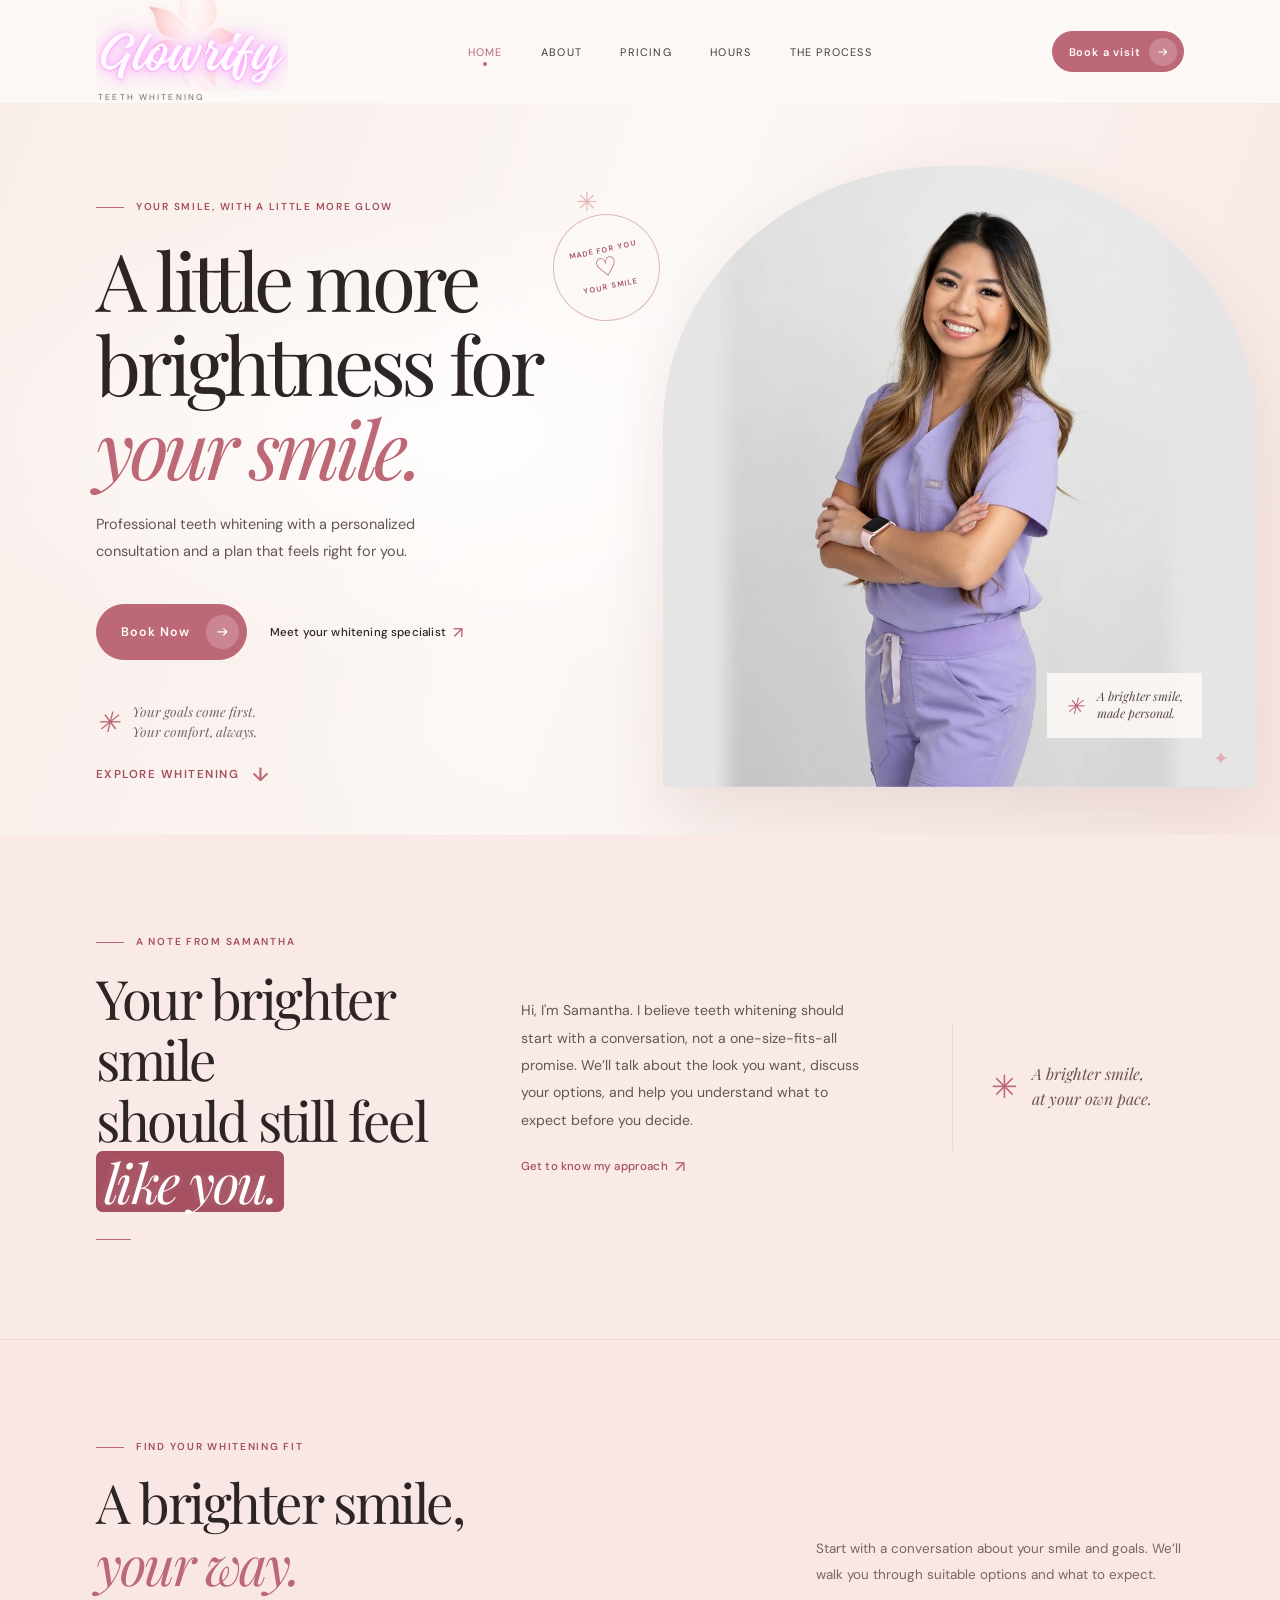
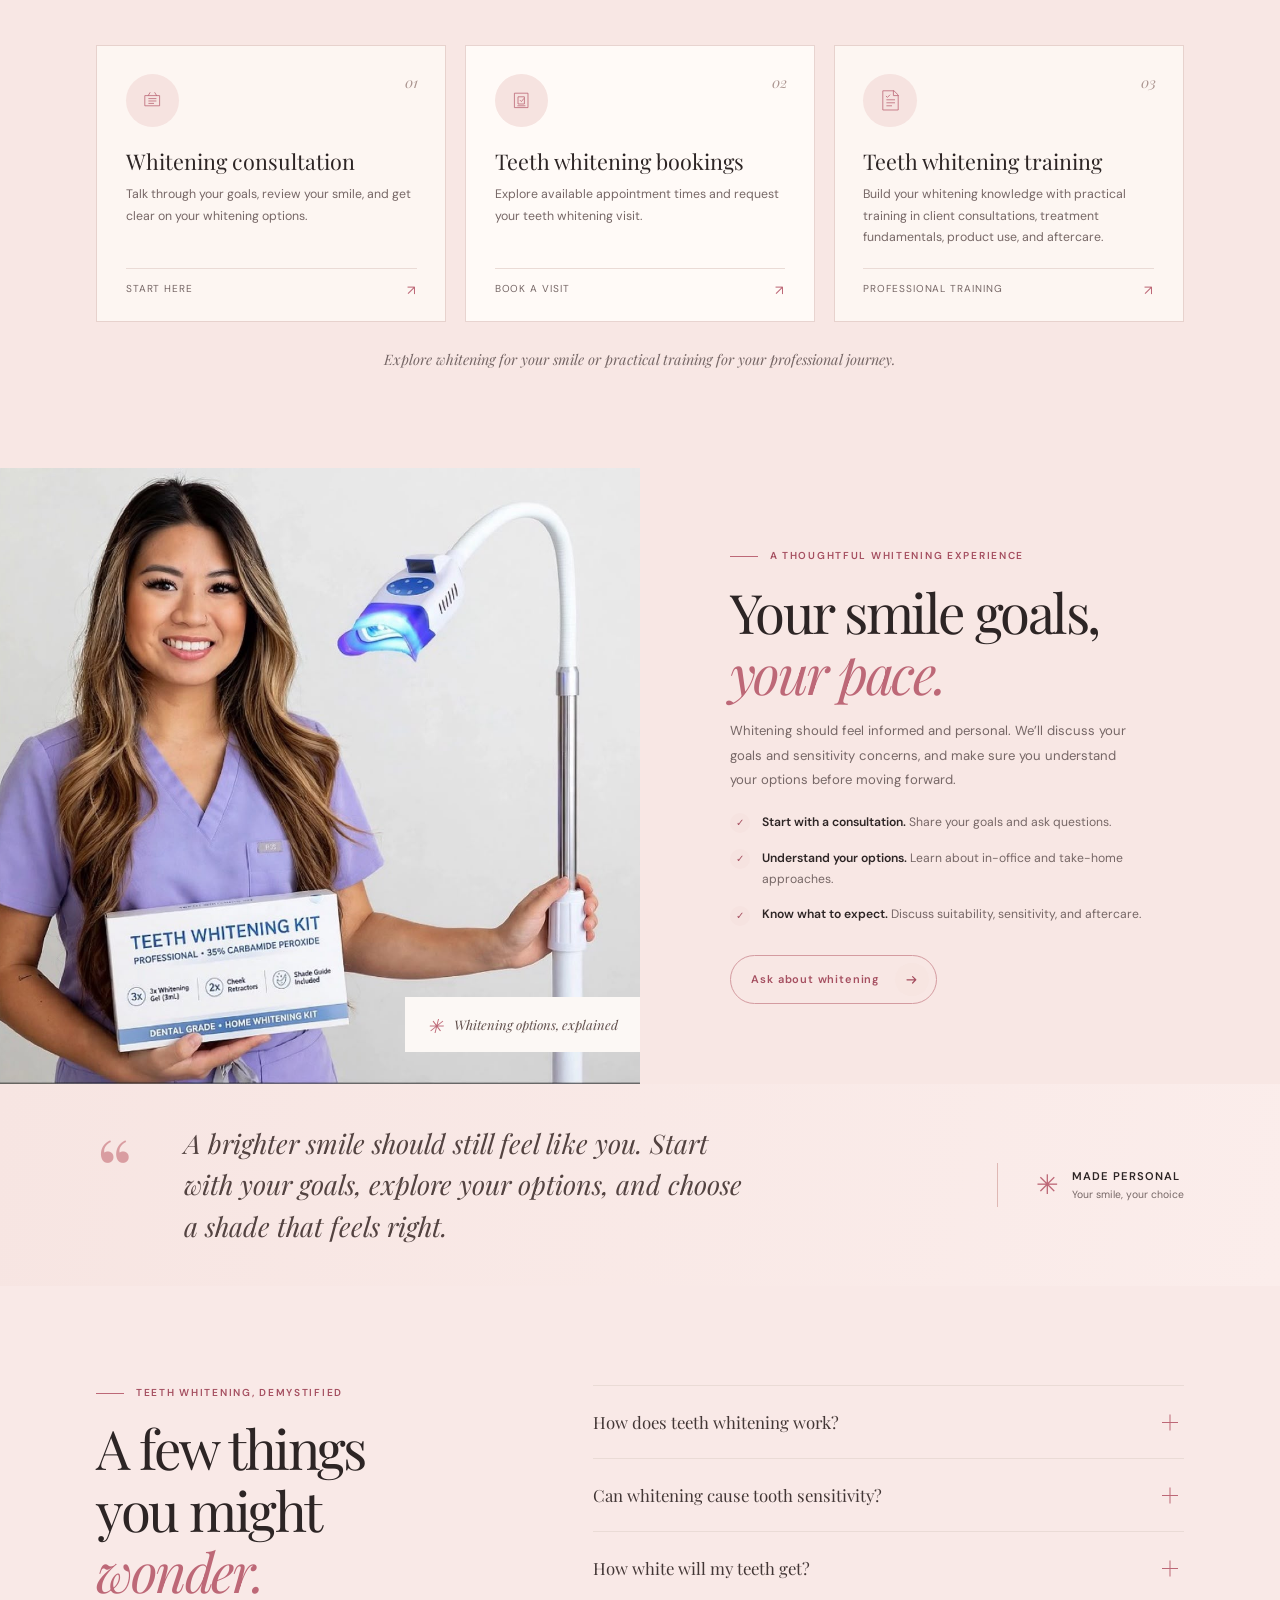
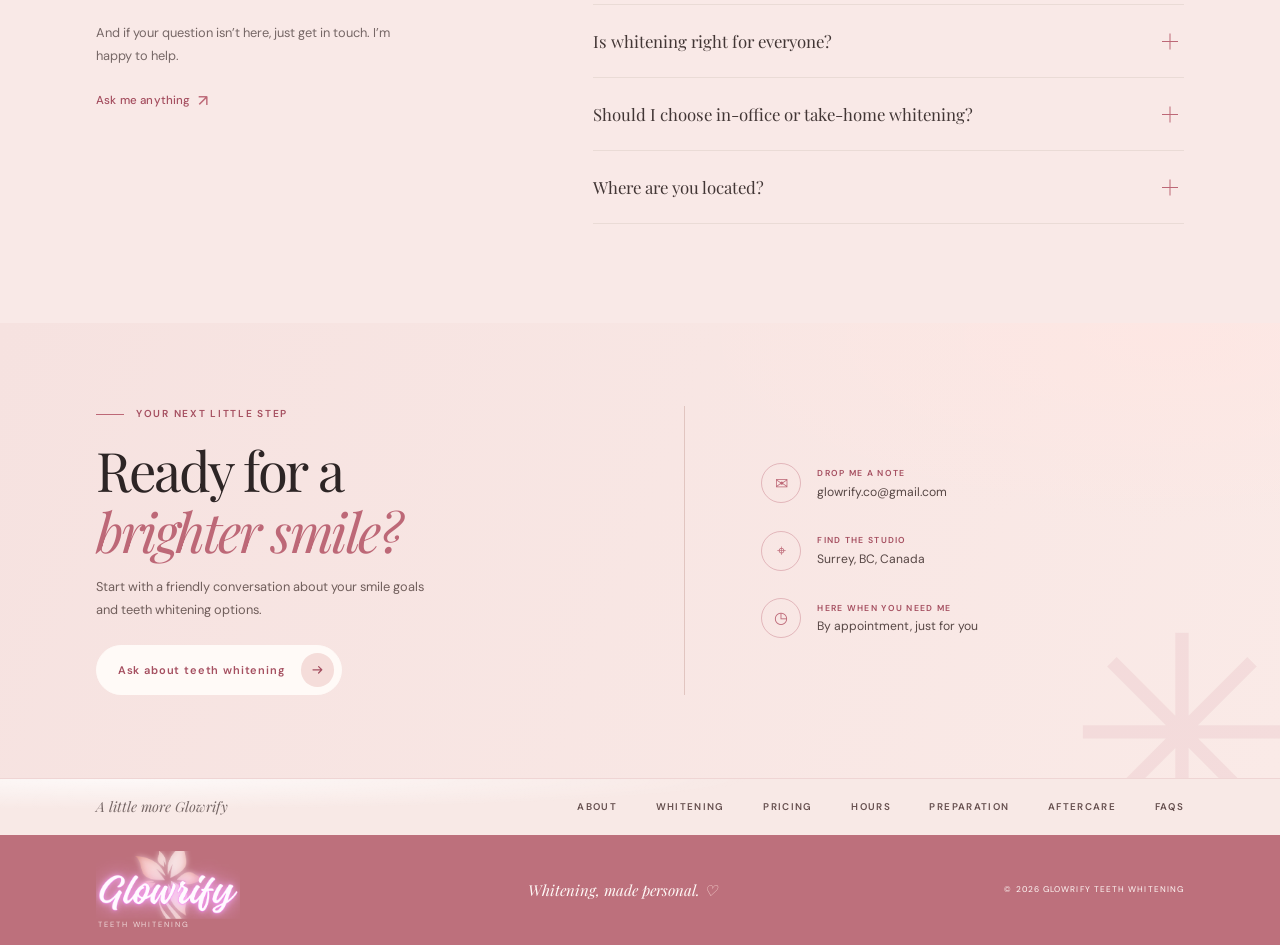
==== commit d13b3a2c: "Use updated Glowrify logo Co-authored-by: Copilot <223556219+Copilot@users.noreply.github.com>" ====
--- a/index.html
+++ b/index.html
@@ -55,7 +55,7 @@
   <body>
     <header class="site-header">
       <a class="wordmark" href="#home" aria-label="Glowrify Teeth Whitening home">
-        <span class="wordmark__name">Glowrify<span class="wordmark__dot">.</span></span>
+        <img class="wordmark__logo" src="images/logo-transparent1.png" alt="" />
         <span class="wordmark__descriptor">TEETH WHITENING</span>
       </a>
 
@@ -312,7 +312,7 @@
 
     <footer class="site-footer">
       <a class="wordmark wordmark--footer" href="#home" aria-label="Glowrify Teeth Whitening home">
-        <span class="wordmark__name">Glowrify<span class="wordmark__dot">.</span></span>
+        <img class="wordmark__logo" src="images/logo-transparent1.png" alt="" />
         <span class="wordmark__descriptor">TEETH WHITENING</span>
       </a>
       <p>Whitening, made personal. <span aria-hidden="true">♡</span></p>
--- a/styles.css
+++ b/styles.css
@@ -78,18 +78,9 @@
   flex-shrink: 0;
 }
 
-.wordmark__name {
-  font-family: var(--serif);
-  font-size: 2rem;
-  font-style: italic;
-  line-height: 1;
-  color: #f078a9;
-  text-shadow: 0 0 2px #fff4f8, 0 0 7px rgba(255, 165, 200, 0.98),
-    0 0 16px rgba(255, 105, 170, 0.8), 0 0 30px rgba(255, 105, 170, 0.58);
-}
-
-.wordmark__dot {
-  color: var(--rose);
+.wordmark__logo {
+  width: 100%;
+  height: auto;
 }
 
 .wordmark__descriptor {
@@ -972,16 +963,8 @@
 }
 
 .wordmark--footer {
-  width: auto;
+  width: 9rem;
   color: #fff8f6;
-}
-
-.wordmark--footer .wordmark__name {
-  font-size: 1.55rem;
-}
-
-.wordmark--footer .wordmark__dot {
-  color: #f7d9d5;
 }
 
 .wordmark--footer .wordmark__descriptor {
@@ -1823,10 +1806,6 @@
     width: auto;
   }
 
-  .wordmark__name {
-    font-size: 1.7rem;
-  }
-
   .menu-toggle {
     display: flex;
     width: 2.7rem;
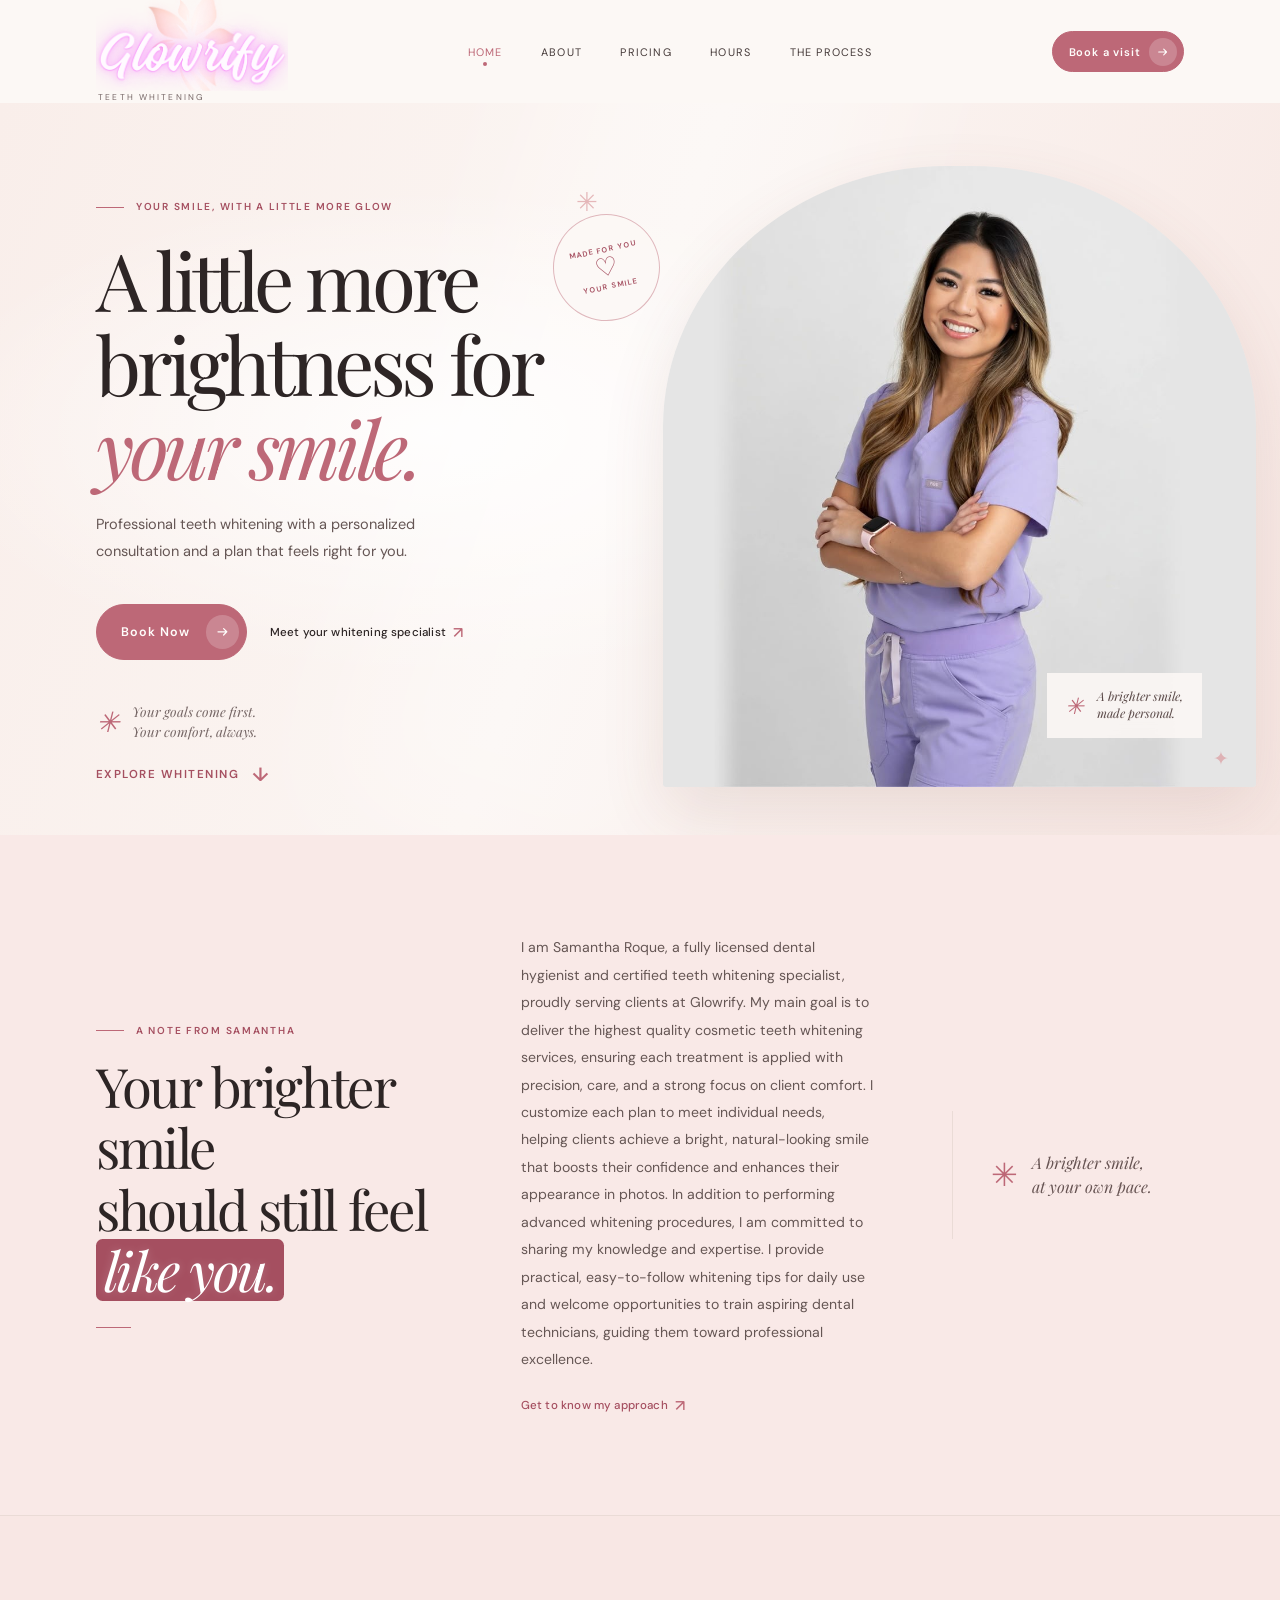
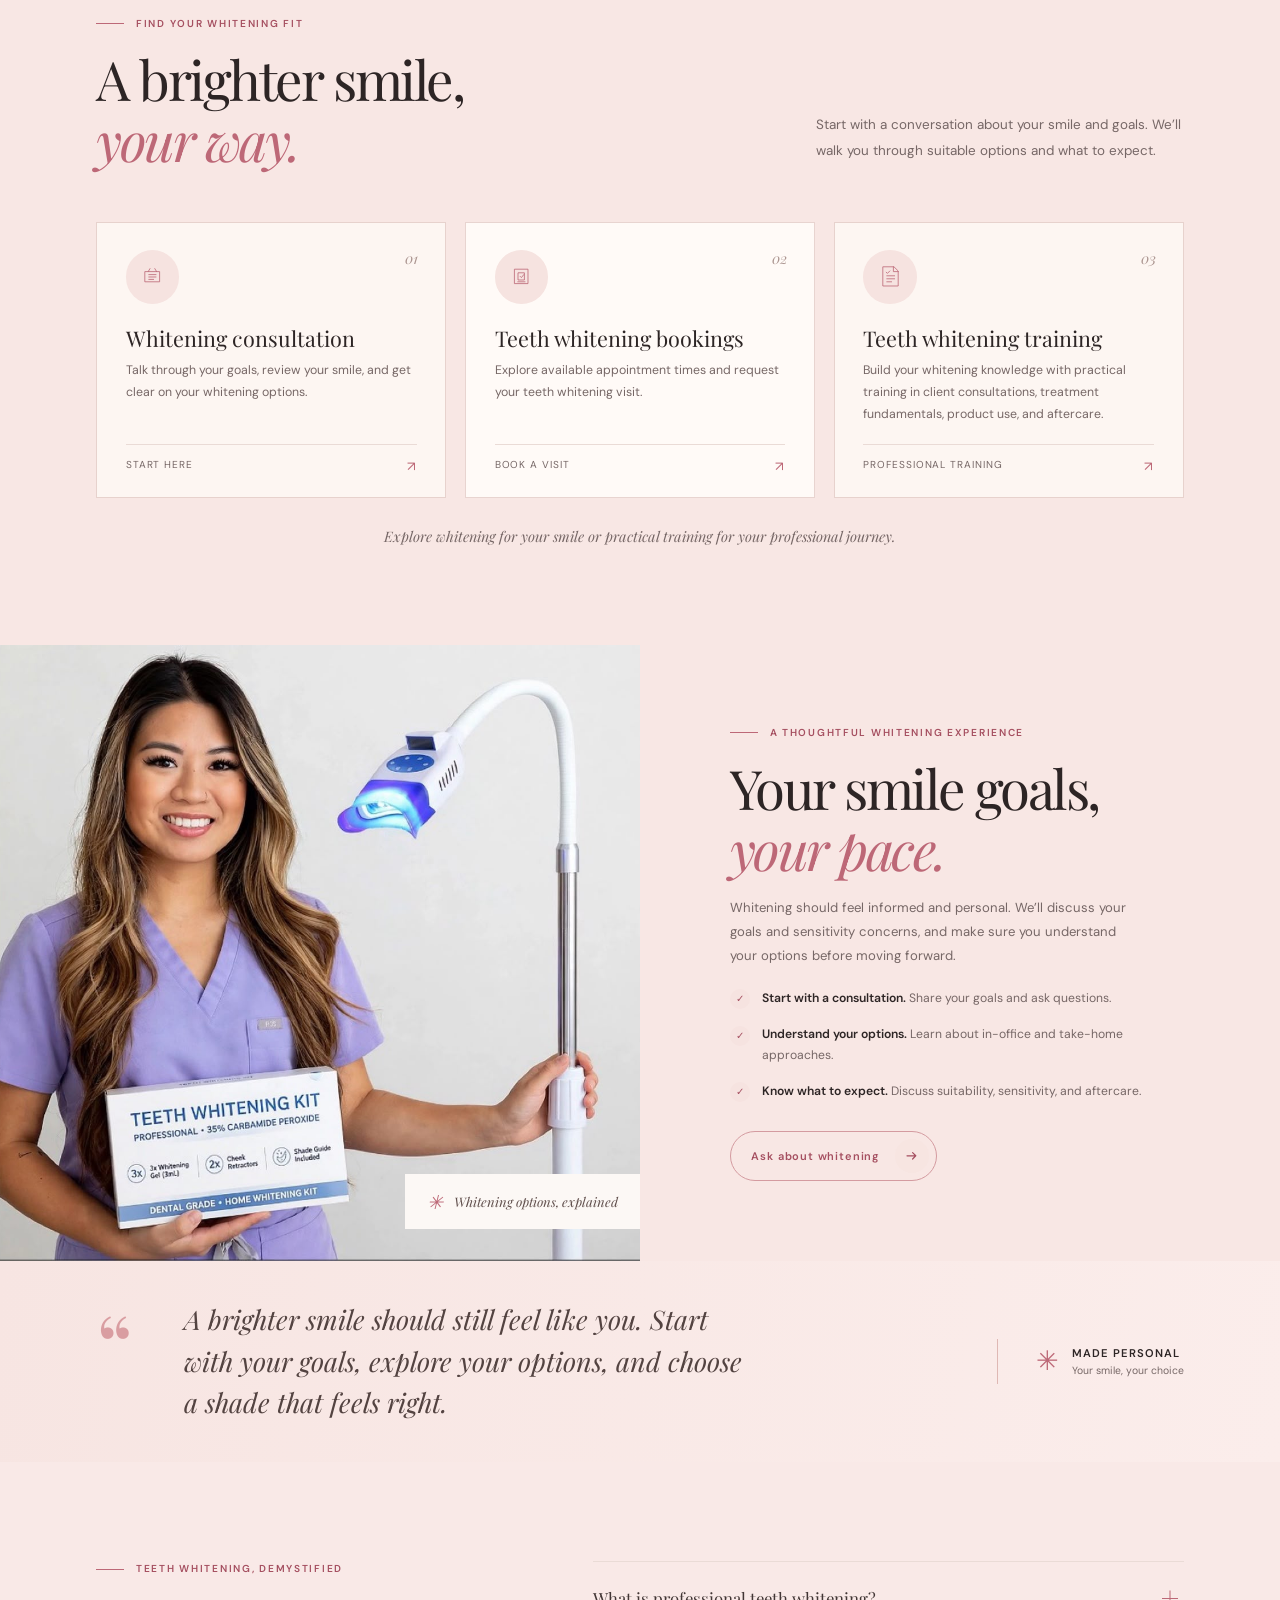
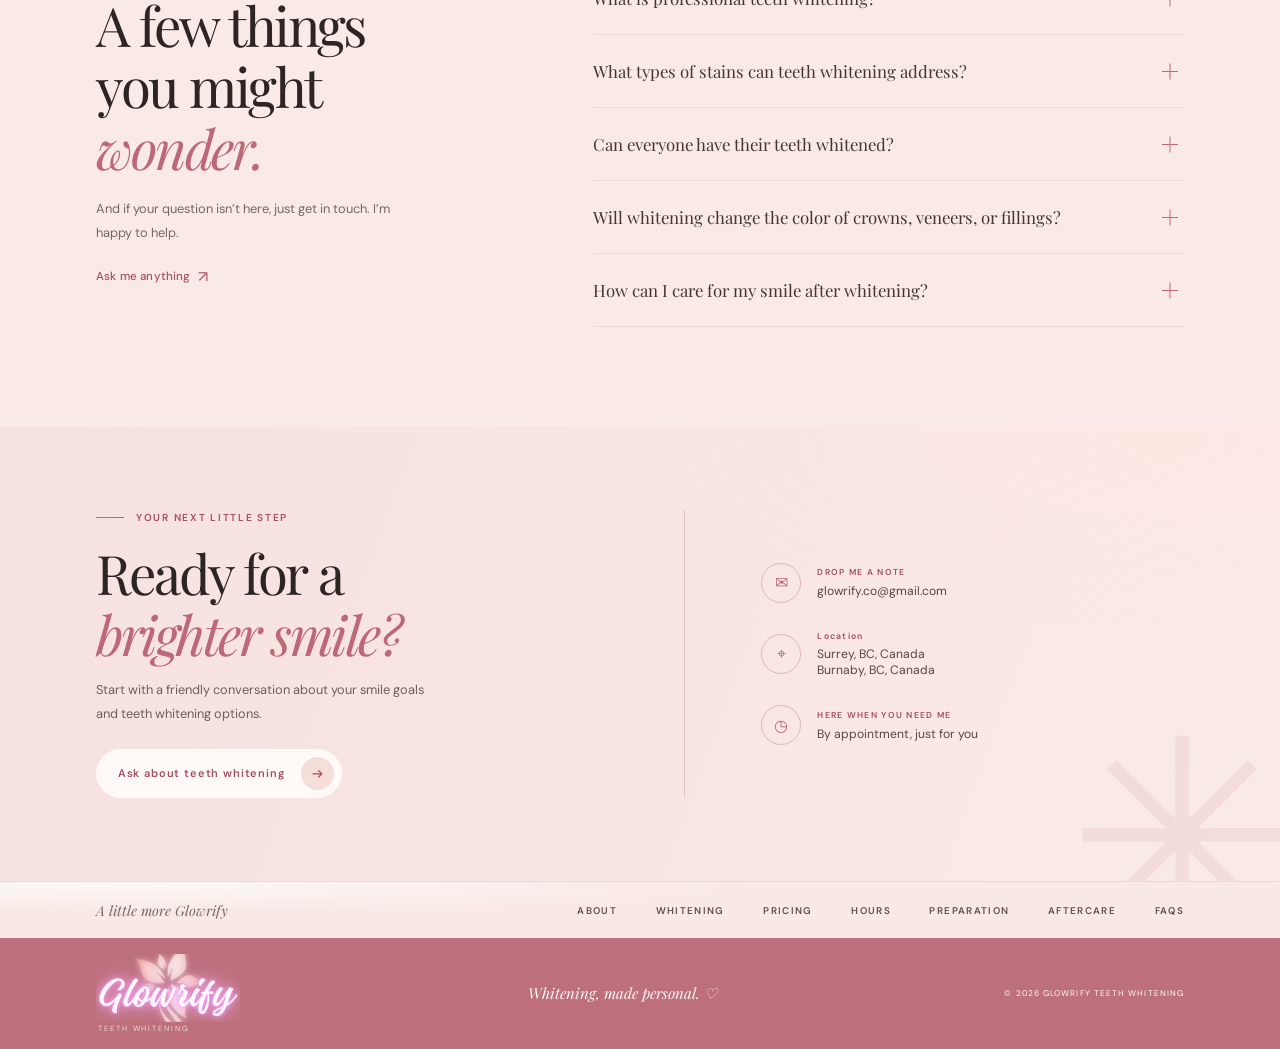
==== commit 6d7a75b0: "final commit" ====
--- a/index.html
+++ b/index.html
@@ -138,8 +138,7 @@
         </div>
         <div class="intro__body">
           <p>
-            Hi, I'm Samantha. I believe teeth whitening should start with a conversation, not a one-size-fits-all promise.
-            We’ll talk about the look you want, discuss your options, and help you understand what to expect before you decide.
+            I am Samantha Roque, a fully licensed dental hygienist and certified teeth whitening specialist, proudly serving clients at Glowrify. My main goal is to deliver the highest quality cosmetic teeth whitening services, ensuring each treatment is applied with precision, care, and a strong focus on client comfort. I customize each plan to meet individual needs, helping clients achieve a bright, natural-looking smile that boosts their confidence and enhances their appearance in photos. In addition to performing advanced whitening procedures, I am committed to sharing my knowledge and expertise. I provide practical, easy-to-follow whitening tips for daily use and welcome opportunities to train aspiring dental technicians, guiding them toward professional excellence.
           </p>
           <a class="text-link text-link--accent" href="#approach">
             Get to know my approach <span aria-hidden="true">↗</span>
@@ -243,28 +242,24 @@
         </div>
         <div class="faq-list">
           <details class="faq-item">
-            <summary>How does teeth whitening work?<span aria-hidden="true"></span></summary>
-            <p>Whitening options vary. During a consultation, we can discuss in-office and take-home approaches, how they work, and what may suit your smile and goals.</p>
-          </details>
-          <details class="faq-item">
-            <summary>Can whitening cause tooth sensitivity?<span aria-hidden="true"></span></summary>
-            <p>Some people experience temporary sensitivity. Tell us about any concerns during your consultation so we can discuss whether whitening is suitable and what to expect.</p>
-          </details>
-          <details class="faq-item">
-            <summary>How white will my teeth get?<span aria-hidden="true"></span></summary>
-            <p>Results vary from person to person and depend on factors such as your natural tooth shade and the type of discolouration. We’ll talk through realistic expectations before you choose.</p>
-          </details>
-          <details class="faq-item">
-            <summary>Is whitening right for everyone?<span aria-hidden="true"></span></summary>
-            <p>Not always. A consultation can help identify whether whitening is appropriate for you and whether existing dental work or other factors may affect the outcome.</p>
-          </details>
-          <details class="faq-item">
-            <summary>Should I choose in-office or take-home whitening?<span aria-hidden="true"></span></summary>
-            <p>Both options have different considerations. We can explain the available approaches, how to use products as directed, and which option may fit your goals.</p>
-          </details>
-          <details class="faq-item">
-            <summary>Where are you located?<span aria-hidden="true"></span></summary>
-            <p>You’ll find the studio in Surrey, BC, Canada. Once your visit is booked, I’ll send over the address and everything you need for an easy arrival.</p>
+            <summary>What is professional teeth whitening?<span aria-hidden="true"></span></summary>
+            <p>Professional teeth whitening uses a higher-strength bleaching system under professional guidance to safely lift stains from the enamel and brighten your smile more effectively and consistently than many over-the-counter products.</p>
+          </details>
+          <details class="faq-item">
+            <summary>What types of stains can teeth whitening address?<span aria-hidden="true"></span></summary>
+            <p>Whitening is most effective for surface stains caused by coffee, tea, red wine, smoking, and natural darkening over time. It may not fully change discoloration caused by trauma, medication, or dental restorations, so a consultation helps determine the best option for your smile.</p>
+          </details>
+          <details class="faq-item">
+            <summary>Can everyone have their teeth whitened?<span aria-hidden="true"></span></summary>
+            <p>Most people can be candidates for whitening, but not everyone is a perfect fit. Sensitivity, gum concerns, pregnancy, certain dental conditions, and existing crowns or veneers may affect the treatment plan, which is why a personalized consultation matters.</p>
+          </details>
+          <details class="faq-item">
+            <summary>Will whitening change the color of crowns, veneers, or fillings?<span aria-hidden="true"></span></summary>
+            <p>Whitening products generally do not change the color of crowns, veneers, or composite fillings because those materials are not the same as natural tooth enamel. If you have restorations, we can help plan for a balanced, natural result.</p>
+          </details>
+          <details class="faq-item">
+            <summary>How can I care for my smile after whitening?<span aria-hidden="true"></span></summary>
+            <p>To protect your results, avoid highly pigmented foods and drinks for the first 24–48 hours, use a straw when possible, brush gently, and maintain good oral hygiene. If you’re sensitive, use a desensitizing toothpaste and follow the aftercare guidance provided during your appointment.</p>
           </details>
         </div>
       </section>
@@ -286,7 +281,7 @@
           </a>
           <div>
             <span class="contact__icon" aria-hidden="true">⌖</span>
-            <span><small>FIND THE STUDIO</small>Surrey, BC, Canada</span>
+            <span><small>Location</small>Surrey, BC, Canada<br />Burnaby, BC, Canada</span>
           </div>
           <div>
             <span class="contact__icon" aria-hidden="true">◷</span>
--- a/styles.css
+++ b/styles.css
@@ -2213,341 +2213,97 @@
 }
 
 .booking-preview {
+  position: relative;
   display: flex;
   justify-content: center;
   background: var(--paper);
 }
 
-.booking-preview__panel {
-  width: min(100%, 48rem);
-  border: 1px solid var(--line);
-  border-radius: 1.5rem;
-  padding: clamp(1.35rem, 5vw, 3rem);
-  background: #fffaf8;
-  box-shadow: 0 1.5rem 4rem rgba(88, 52, 56, 0.08);
-}
-
-.booking-preview__heading {
-  margin-bottom: 1.5rem;
-}
-
-.booking-preview__heading h2 {
-  margin: 0.8rem 0;
+.booking-preview--disabled {
+  filter: grayscale(1) saturate(0.3);
+  opacity: 0.82;
+  pointer-events: none;
+}
+
+.booking-preview__page-overlay {
+  position: fixed;
+  inset: 0;
+  display: grid;
+  place-items: center;
+  z-index: 9;
+  pointer-events: none;
+  background: rgba(255, 255, 255, 0.06);
+}
+
+.booking-preview__page-overlay span {
+  display: inline-flex;
+  align-items: center;
+  justify-content: center;
+  gap: 0.55rem;
+  border: 1px solid rgba(189, 104, 119, 0.35);
+  border-radius: 999px;
+  padding: 0.9rem 1.6rem;
+  color: #fff;
+  background: linear-gradient(135deg, rgba(189, 104, 119, 0.96), rgba(149, 81, 92, 0.95));
+  box-shadow: 0 1rem 2.2rem rgba(88, 52, 56, 0.2);
+  font: 700 0.68rem/1 var(--sans);
+  letter-spacing: 0.18em;
+  text-transform: uppercase;
+}
+
+.booking-preview__page-overlay span::before {
+  content: "✳";
+  font-size: 0.85rem;
+  line-height: 1;
+}
+
+.booking-preview__calendar-overlay {
+  position: absolute;
+  inset: 0;
+  display: grid;
+  place-items: center;
+  background: rgba(255, 255, 255, 0.18);
+  backdrop-filter: blur(1px);
+}
+
+.booking-preview__calendar-overlay-badge {
+  display: inline-flex;
+  align-items: center;
+  justify-content: center;
+  gap: 0.45rem;
+  border: 1px solid rgba(189, 104, 119, 0.32);
+  border-radius: 999px;
+  padding: 0.75rem 1.25rem;
+  color: #fff;
+  background: linear-gradient(135deg, rgba(189, 104, 119, 0.96), rgba(165, 79, 96, 0.94));
+  box-shadow: 0 0.85rem 1.8rem rgba(88, 52, 56, 0.2);
+  font: 700 0.66rem/1 var(--sans);
+  letter-spacing: 0.15em;
+  text-transform: uppercase;
+}
+
+.booking-preview__calendar-overlay-badge::before {
+  content: "✳";
+  font-size: 0.8rem;
+  line-height: 1;
+}
+
+.booking-preview__email-note {
+  margin: -0.2rem 0 0;
   color: var(--ink);
-  font: 500 clamp(2rem, 4vw, 3rem)/1.1 var(--serif);
-}
-
-.booking-preview__heading > p:last-child,
-.booking-preview__calendar-hint,
-.booking-preview__times-hint,
-.booking-preview__privacy {
-  color: var(--muted);
-  line-height: 1.7;
-}
-
-.booking-preview__notice {
-  display: flex;
-  align-items: flex-start;
-  gap: 0.8rem;
-  margin-bottom: 1.5rem;
-  border: 1px solid #ead2d4;
-  border-radius: 0.7rem;
-  padding: 0.9rem 1rem;
-  color: #68494c;
-  background: #fff2f1;
-}
-
-.booking-preview__notice > span {
+  font-size: 0.85rem;
+  font-weight: 600;
+  line-height: 1.6;
+  text-align: center;
+}
+
+.booking-preview__email-note a {
   color: var(--rose);
-  font-size: 1.1rem;
-}
-
-.booking-preview__notice p {
-  margin: 0;
-  font-size: 0.82rem;
-  line-height: 1.65;
-}
-
-.booking-preview__form {
-  display: grid;
-  gap: 1.25rem;
-}
-
-.booking-preview__field {
-  display: grid;
-  gap: 0.55rem;
-  color: var(--ink);
-  font-size: 0.88rem;
-  font-weight: 700;
-}
-
-.booking-preview__field select,
-.booking-preview__field input {
-  width: 100%;
-  min-height: 3rem;
-  border: 1px solid #e5cfd1;
-  border-radius: 0.55rem;
-  padding: 0.7rem 0.85rem;
-  color: var(--ink);
-  background: white;
-  font: inherit;
-  font-weight: 400;
-}
-
-.booking-preview__field select:focus,
-.booking-preview__field input:focus,
-.booking-preview__day:focus-visible,
-.booking-preview__month-button:focus-visible,
-.booking-preview__time:focus-visible,
-.booking-preview__submit:focus-visible {
-  outline: 3px solid rgba(227, 139, 164, 0.4);
-  outline-offset: 2px;
-}
-
-.booking-preview__calendar {
-  border: 1px solid var(--line);
-  border-radius: 1rem;
-  padding: clamp(1rem, 4vw, 1.5rem);
-  background:
-    radial-gradient(ellipse at 100% 0, rgba(242, 213, 218, 0.34), transparent 48%),
-    #fff;
-}
-
-.booking-preview__calendar-top,
-.booking-preview__month-actions,
-.booking-preview__legend {
-  display: flex;
-  align-items: center;
-  justify-content: space-between;
-}
-
-.booking-preview__overline {
-  color: var(--rose);
-  font-size: 0.68rem;
-  font-weight: 700;
-  letter-spacing: 0.15em;
-}
-
-.booking-preview__calendar-top h3 {
-  margin: 0.3rem 0 0;
-  color: var(--ink);
-  font: 500 1.5rem/1.2 var(--serif);
-}
-
-.booking-preview__month-actions {
-  gap: 0.5rem;
-}
-
-.booking-preview__month-button {
-  display: grid;
-  width: 2.5rem;
-  height: 2.5rem;
-  place-items: center;
-  border: 1px solid var(--line);
-  border-radius: 50%;
-  color: var(--ink);
-  background: #fffaf8;
-  font: 400 1.7rem/1 Georgia, serif;
-  cursor: pointer;
-  transition: color 160ms ease, background 160ms ease, border-color 160ms ease;
-}
-
-.booking-preview__month-button:hover:not(:disabled) {
-  border-color: var(--rose);
-  color: white;
-  background: var(--rose);
-}
-
-.booking-preview__month-button:disabled {
-  cursor: not-allowed;
-  opacity: 0.4;
-}
-
-.booking-preview__month {
-  margin: 1.3rem 0 0.35rem;
-  color: var(--ink);
-  font-weight: 700;
-}
-
-.booking-preview__calendar-hint {
-  min-height: 1.35rem;
-  margin: 0 0 0.6rem;
-  font-size: 0.78rem;
-}
-
-.booking-preview__grid {
-  display: grid;
-  grid-template-columns: repeat(7, minmax(0, 1fr));
-  gap: 0.2rem;
-  text-align: center;
-}
-
-.booking-preview__weekday {
-  padding: 0.45rem 0.1rem;
-  color: var(--muted);
-  font-size: 0.72rem;
-  font-weight: 700;
-}
-
-.booking-preview__day-cell {
-  display: grid;
-  min-height: 2.8rem;
-  place-items: center;
-}
-
-.booking-preview__day {
-  position: relative;
-  display: grid;
-  width: 2.45rem;
-  height: 2.45rem;
-  place-items: center;
-  border: 1px solid transparent;
-  border-radius: 50%;
-  color: var(--ink);
-  background: transparent;
-  font: inherit;
-  font-size: 0.9rem;
-  cursor: pointer;
-  transition: color 160ms ease, background 160ms ease, border-color 160ms ease;
-}
-
-.booking-preview__day:hover:not(:disabled) {
-  border-color: var(--rose);
-  color: var(--rose);
-  background: #fff2f4;
-}
-
-.booking-preview__day.is-today:not(.is-selected) {
-  border-color: #dfb4bd;
-  font-weight: 700;
-}
-
-.booking-preview__day.is-available:not(.is-selected)::after {
-  position: absolute;
-  bottom: 0.1rem;
-  width: 0.28rem;
-  height: 0.28rem;
-  border-radius: 50%;
-  background: var(--rose);
-  content: "";
-}
-
-.booking-preview__day.is-selected,
-.booking-preview__day.is-selected:hover {
-  border-color: var(--rose);
-  color: white;
-  background: var(--rose);
-  box-shadow: 0 0.35rem 0.85rem rgba(169, 91, 112, 0.24);
-}
-
-.booking-preview__day:disabled {
-  color: #c8bfc0;
-  background: rgba(248, 241, 240, 0.7);
-  cursor: not-allowed;
-}
-
-.booking-preview__day.is-available:disabled {
-  color: var(--ink);
-}
-
-.booking-preview__day.is-available:disabled::after {
-  background: #d9bdc2;
-}
-
-.booking-preview__legend {
-  justify-content: flex-start;
-  gap: 0.5rem;
-  margin-top: 1rem;
-  border-top: 1px solid #f0e4e3;
-  padding-top: 0.9rem;
-  color: var(--muted);
-  font-size: 0.75rem;
-}
-
-.booking-preview__legend-dot {
-  width: 0.55rem;
-  height: 0.55rem;
-  border-radius: 50%;
-  background: var(--rose);
-}
-
-.booking-preview__timezone {
-  margin-left: auto;
-}
-
-.booking-preview__times {
-  min-width: 0;
-  margin: 0;
-  border: 0;
-  padding: 0;
-}
-
-.booking-preview__times legend {
-  margin-bottom: 0.55rem;
-  color: var(--ink);
-  font-size: 0.88rem;
-  font-weight: 700;
-}
-
-.booking-preview__times-hint {
-  min-height: 1.4rem;
-  margin: 0 0 0.6rem;
-  font-size: 0.84rem;
-}
-
-.booking-preview__time-list {
-  display: flex;
-  flex-wrap: wrap;
-  gap: 0.6rem;
-}
-
-.booking-preview__time {
-  min-width: 5.5rem;
-  border: 1px solid #e5cfd1;
-  border-radius: 2rem;
-  padding: 0.65rem 0.9rem;
-  color: var(--ink);
-  background: white;
-  font: inherit;
-  font-size: 0.82rem;
-  cursor: pointer;
-}
-
-.booking-preview__time:hover,
-.booking-preview__time.is-selected {
-  border-color: var(--rose);
-  color: white;
-  background: var(--rose);
-}
-
-.booking-preview__contact {
-  display: grid;
-  grid-template-columns: repeat(2, minmax(0, 1fr));
-  gap: 1rem;
-}
-
-.booking-preview__contact .booking-preview__field:last-child {
-  grid-column: 1 / -1;
-}
-
-.booking-preview__submit {
-  width: 100%;
-  justify-content: center;
-  margin-top: 0.2rem;
-}
-
-.booking-preview__result {
-  min-height: 1.5rem;
-  margin: 0;
-  color: #286947;
-  font-size: 0.88rem;
-  line-height: 1.6;
-}
-
-.booking-preview__privacy {
-  margin: -1rem 0 0;
-  font-size: 0.78rem;
-  text-align: center;
+  text-decoration: none;
+}
+
+.booking-preview__email-note a:hover {
+  text-decoration: underline;
 }
 
 @media (max-width: 600px) {
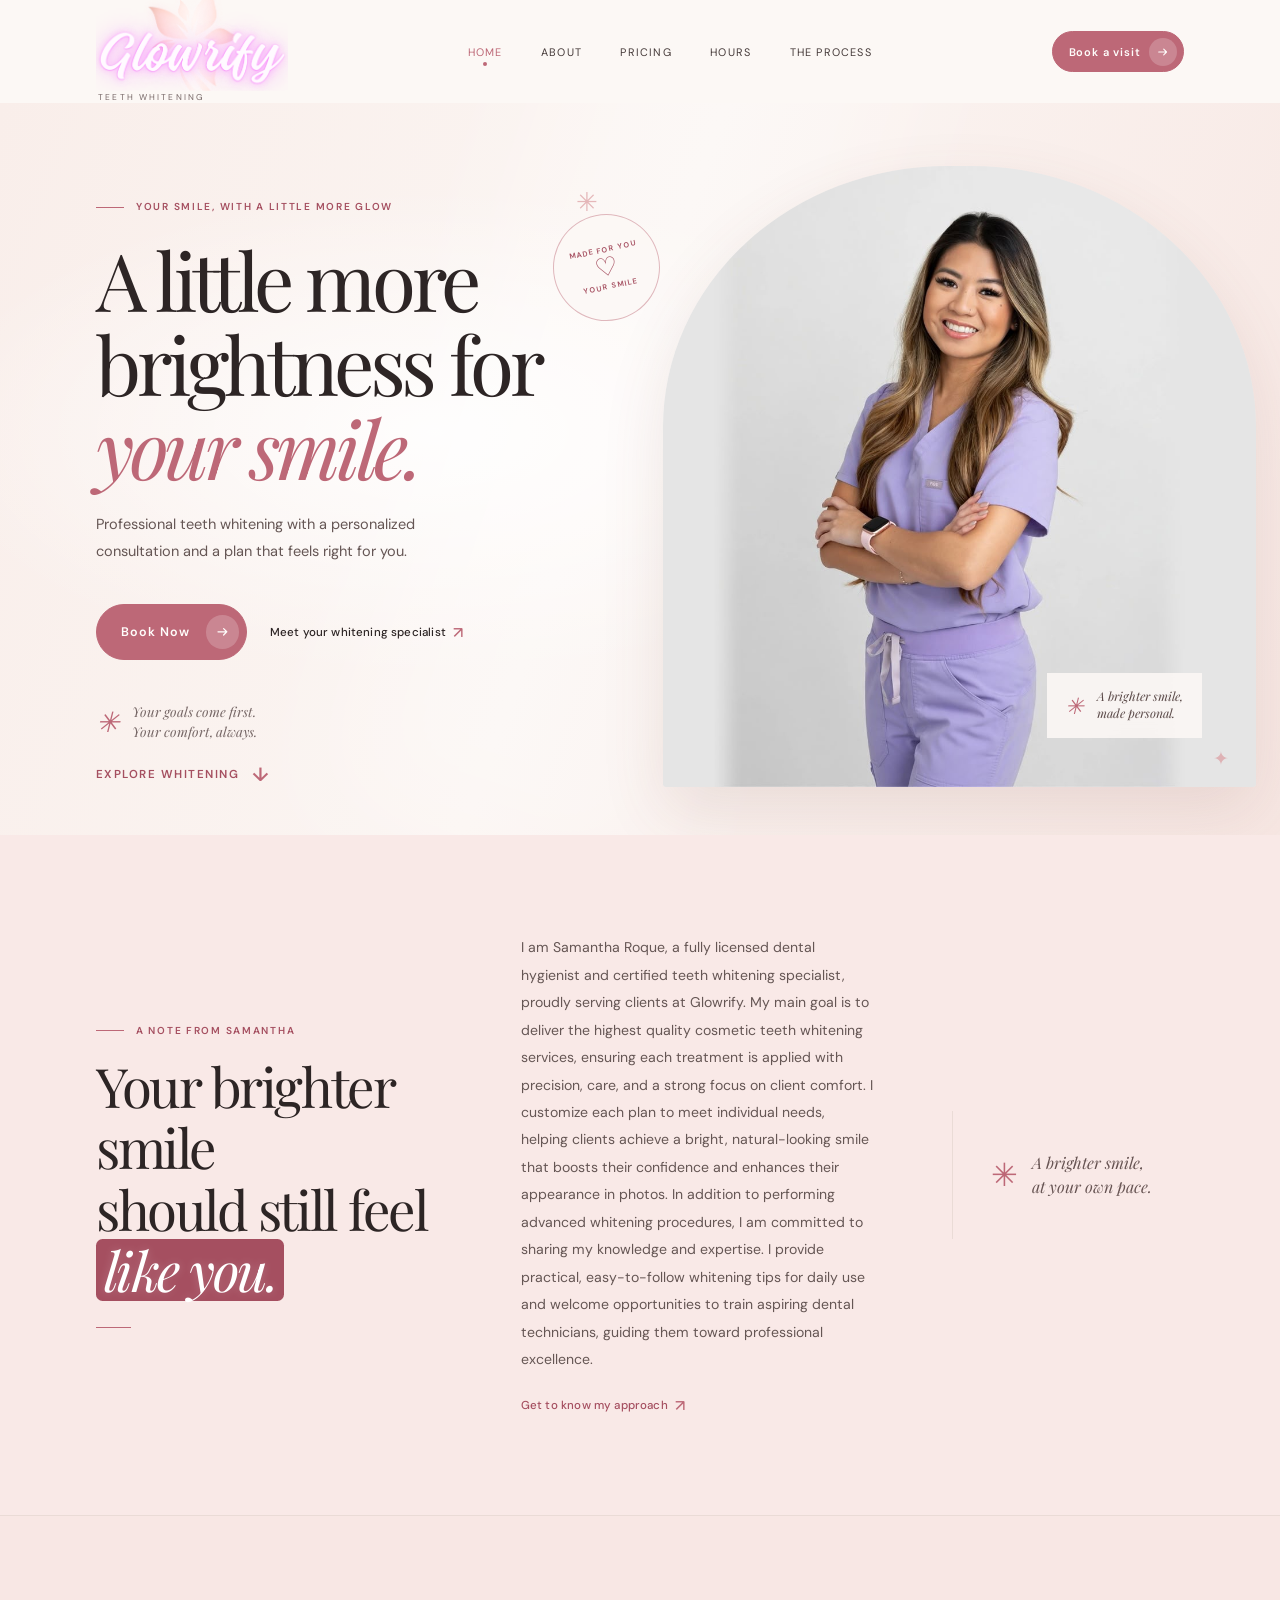
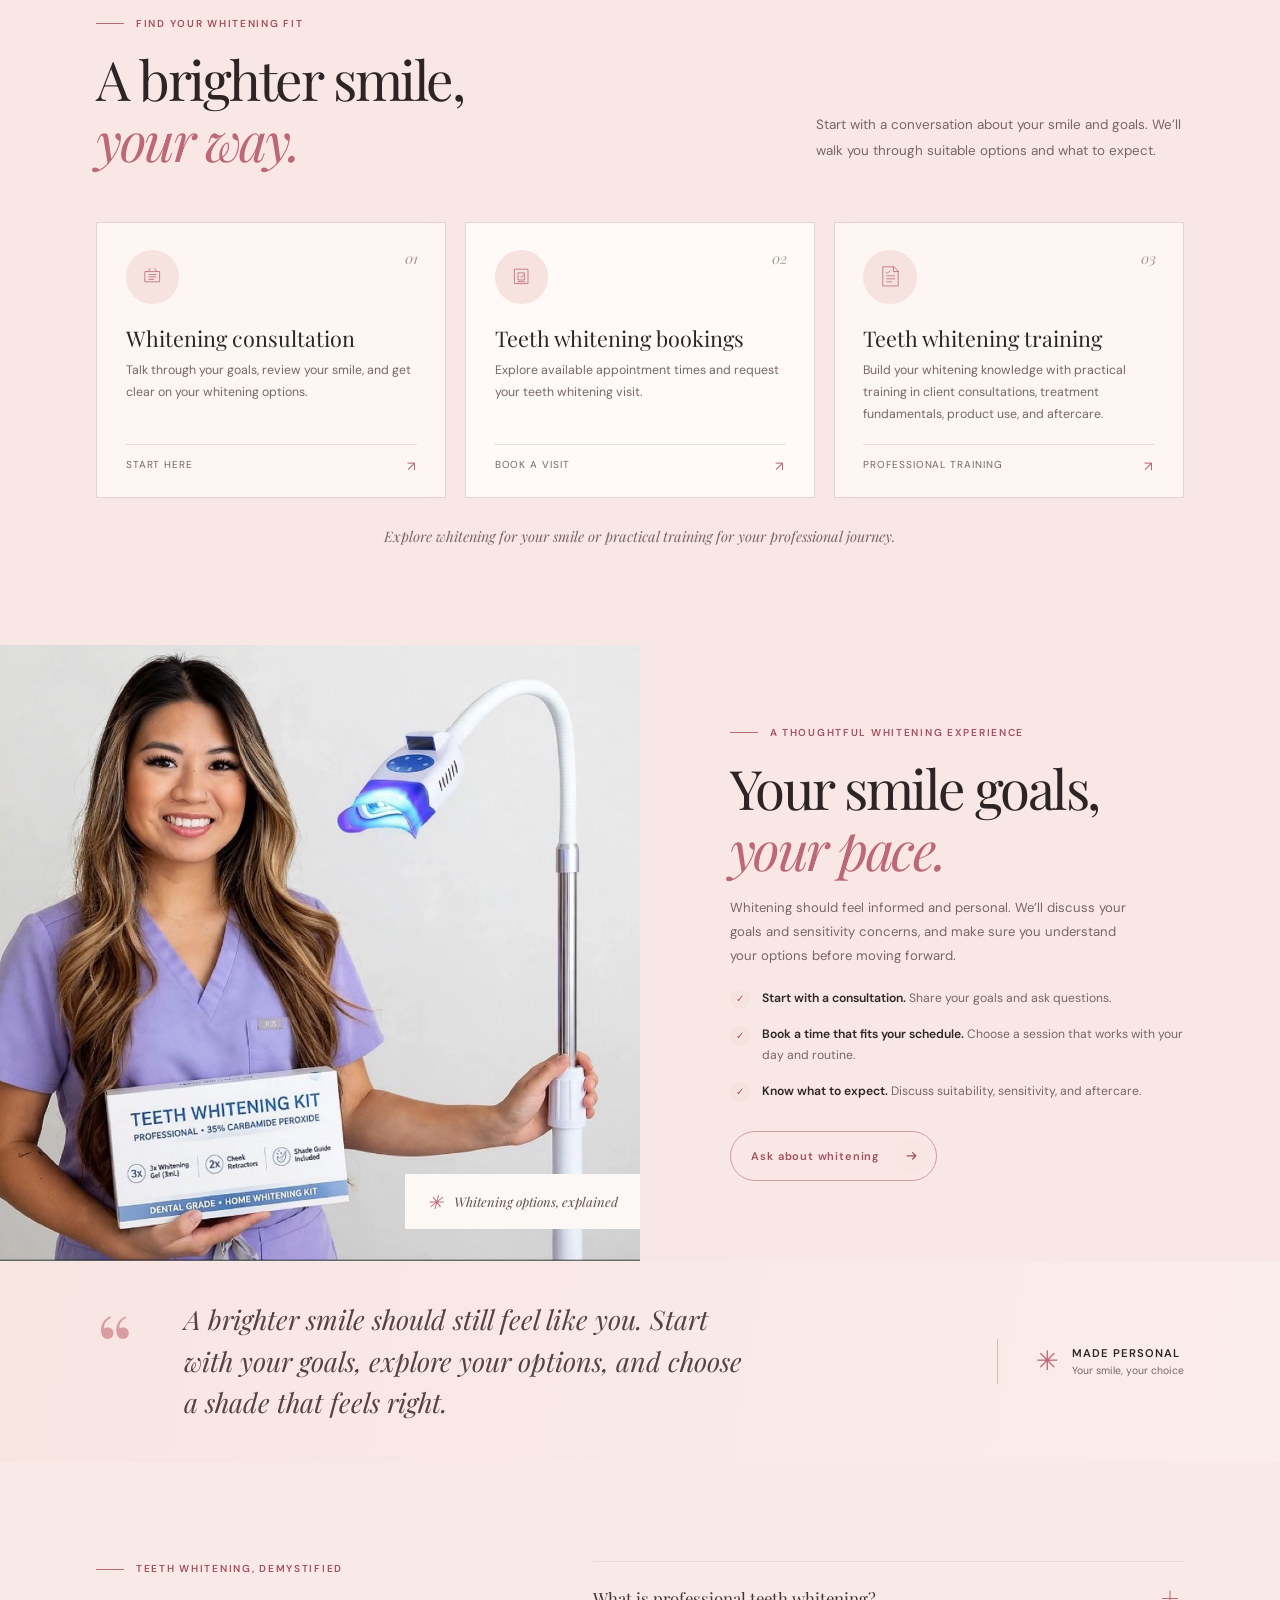
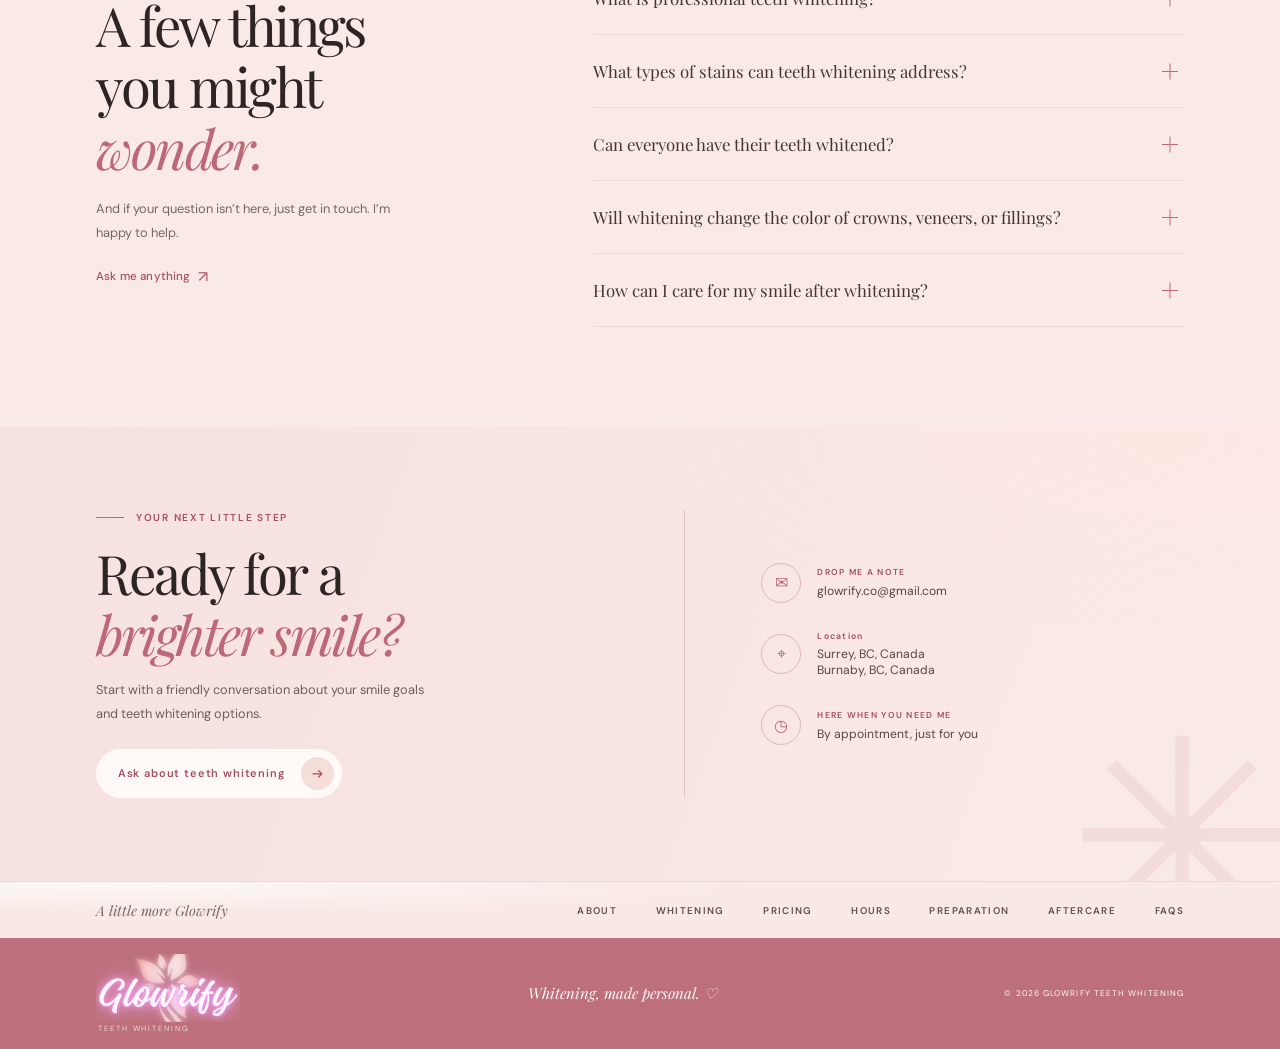
==== commit ec132db6: "Update text" ====
--- a/index.html
+++ b/index.html
@@ -171,7 +171,7 @@
             <p>Talk through your goals, review your smile, and get clear on your whitening options.</p>
             <span class="service-card__footer">START HERE <span aria-hidden="true">↗</span></span>
           </article>
-          <a class="service-card service-card--featured" href="/bookings" aria-label="Book teeth whitening">
+          <a class="service-card service-card--featured" href="https://glowrifyco.com/bookings.html" aria-label="Book teeth whitening">
             <span class="service-card__number">02</span>
             <span class="service-card__icon" aria-hidden="true">
               <svg viewBox="0 0 48 48"><path d="M13 12h22v24H13z" /><path d="M19 18h10v12H19z" /><path d="m22 24 2 2 4-5" /><path d="M18 33h12" /></svg>
@@ -210,7 +210,7 @@
           </p>
           <ul class="care-list">
             <li><span class="care-list__check" aria-hidden="true">✓</span><span><strong>Start with a consultation.</strong> Share your goals and ask questions.</span></li>
-            <li><span class="care-list__check" aria-hidden="true">✓</span><span><strong>Understand your options.</strong> Learn about in-office and take-home approaches.</span></li>
+            <li><span class="care-list__check" aria-hidden="true">✓</span><span><strong>Book a time that fits your schedule.</strong> Choose a session that works with your day and routine.</span></li>
             <li><span class="care-list__check" aria-hidden="true">✓</span><span><strong>Know what to expect.</strong> Discuss suitability, sensitivity, and aftercare.</span></li>
           </ul>
           <a class="button button--outline" href="#contact">
